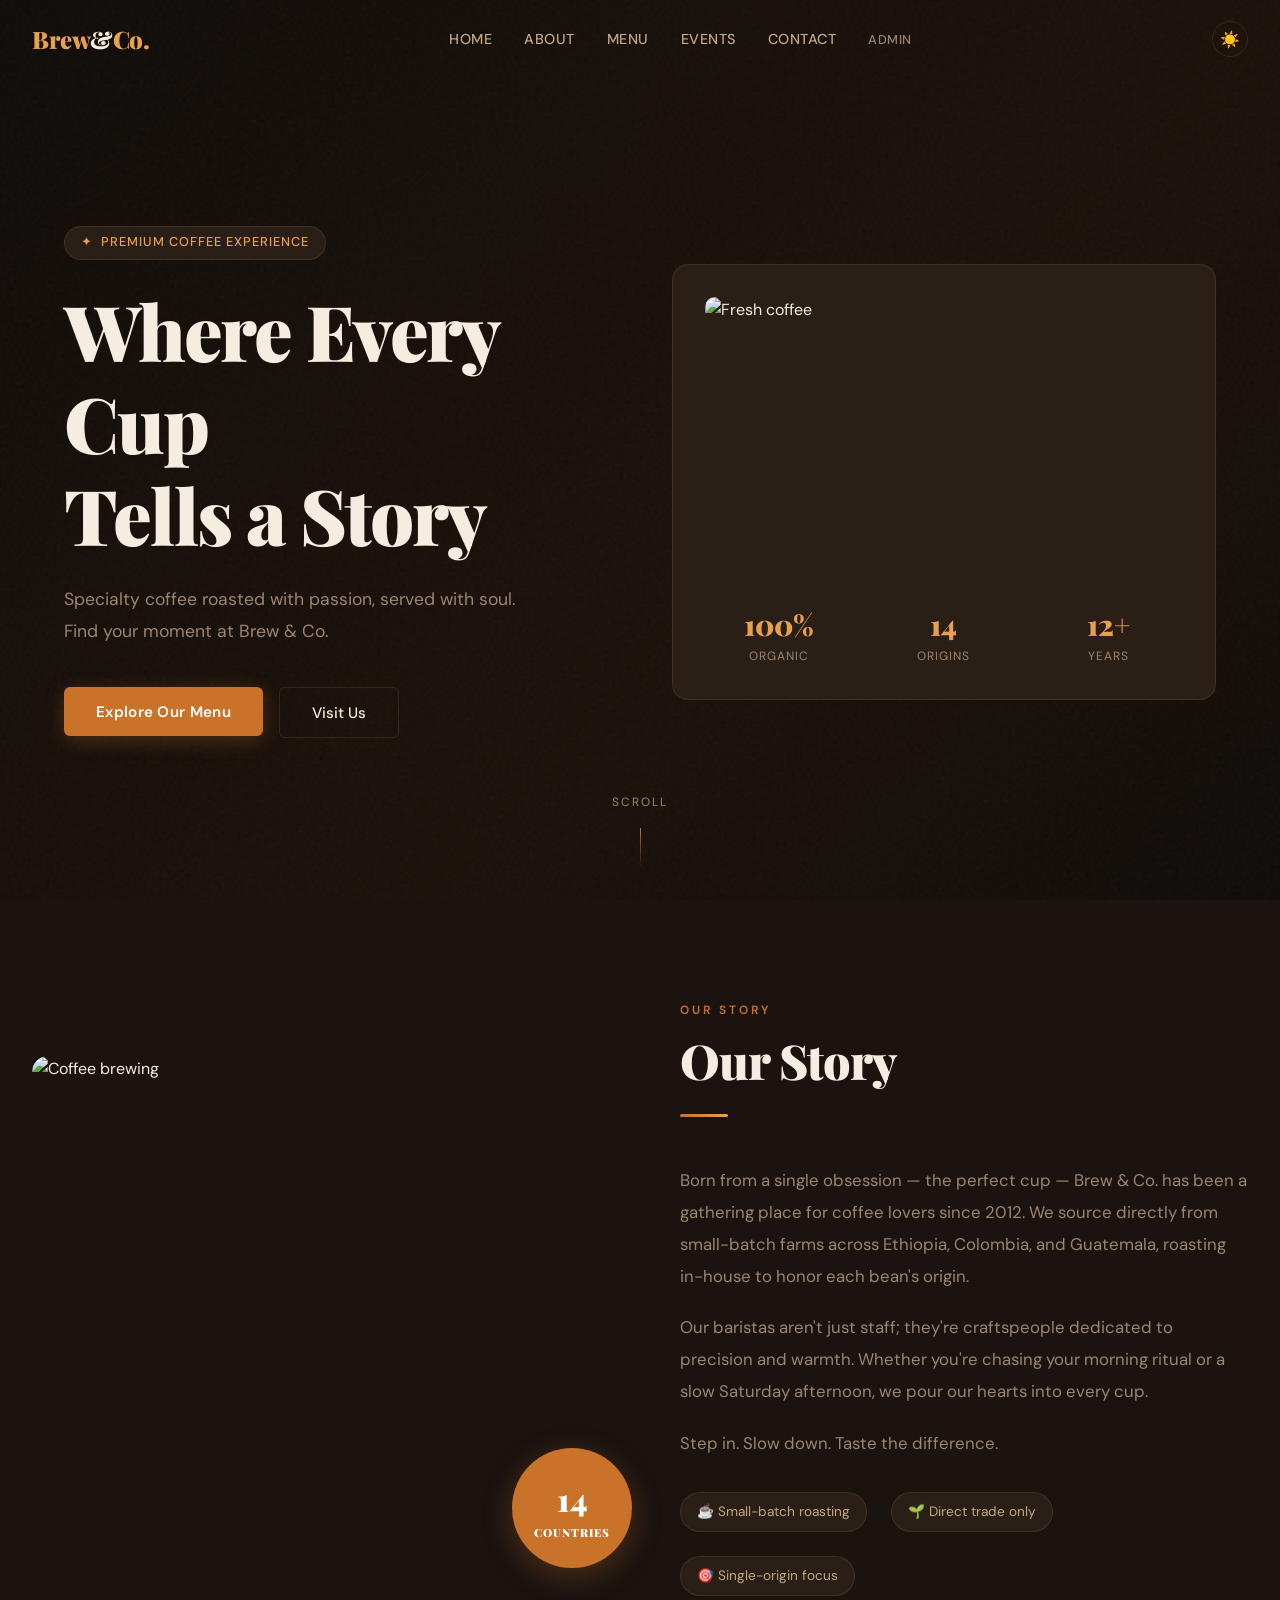
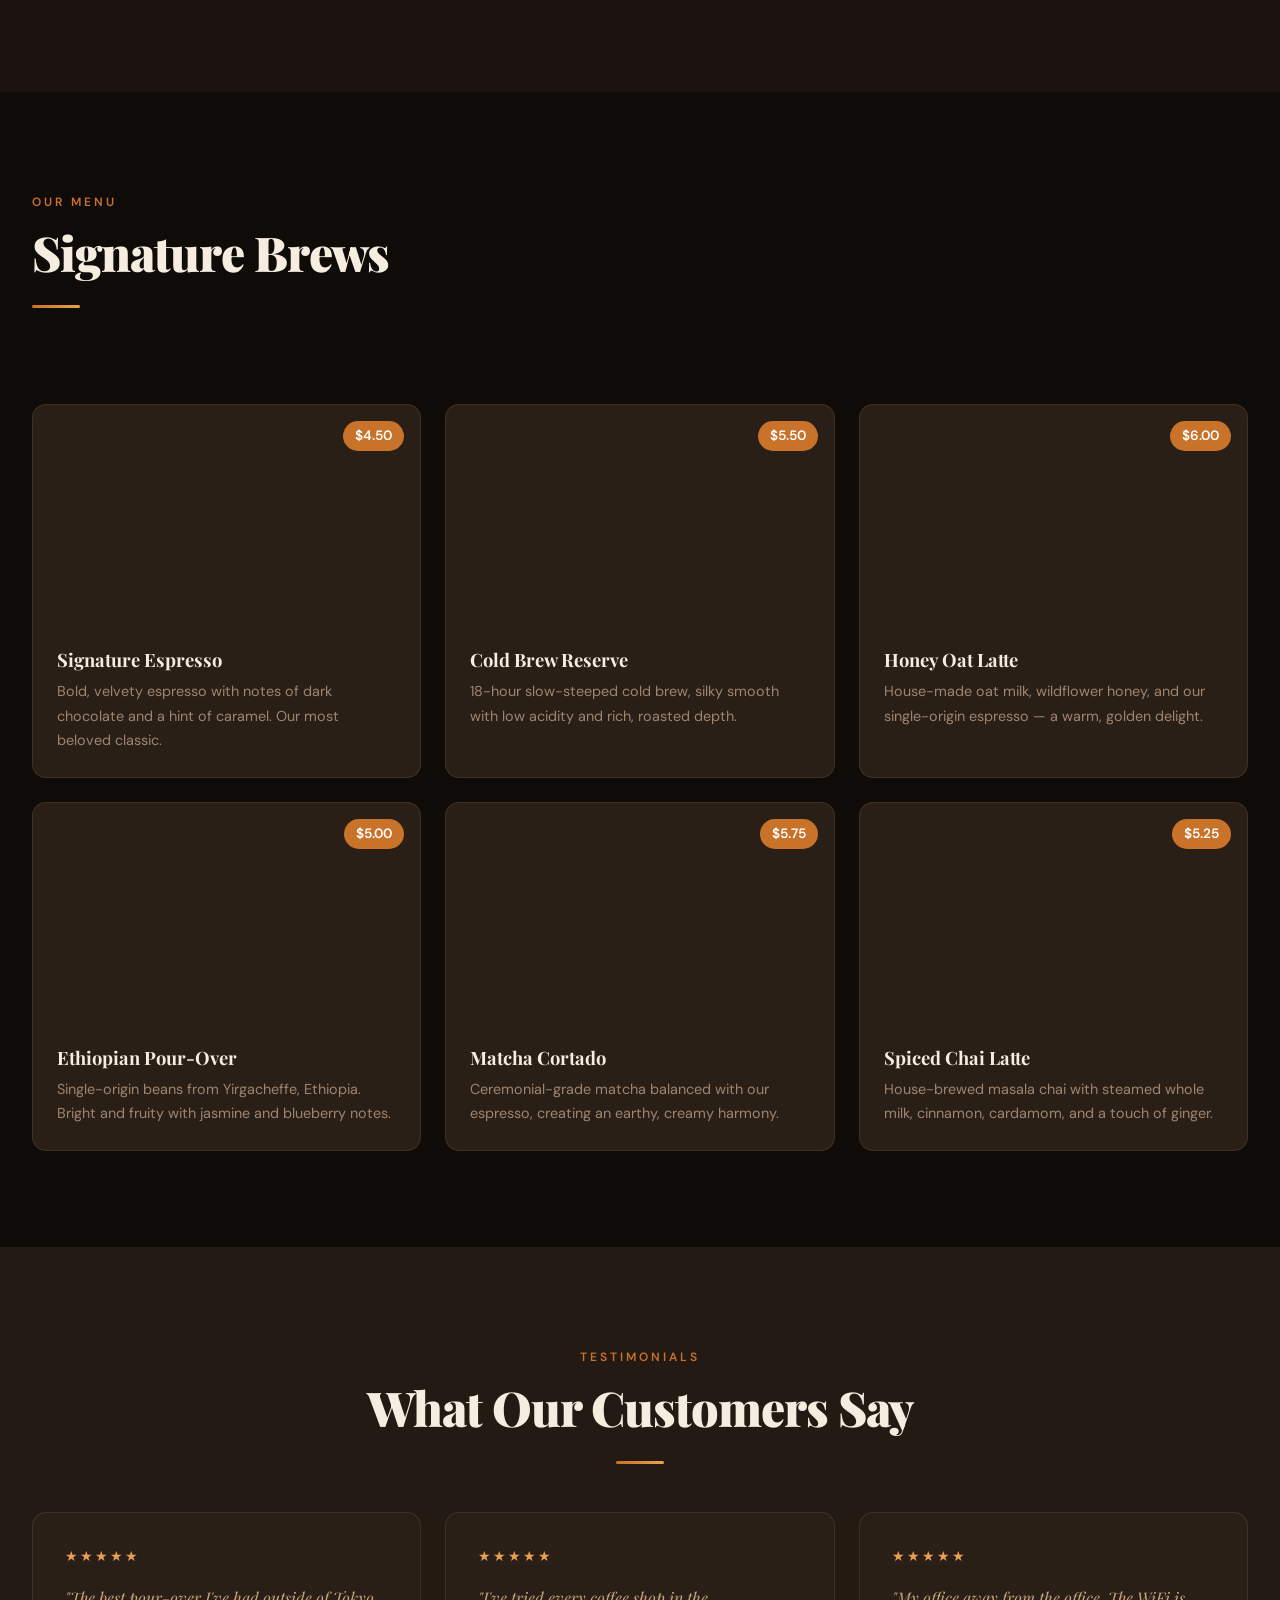
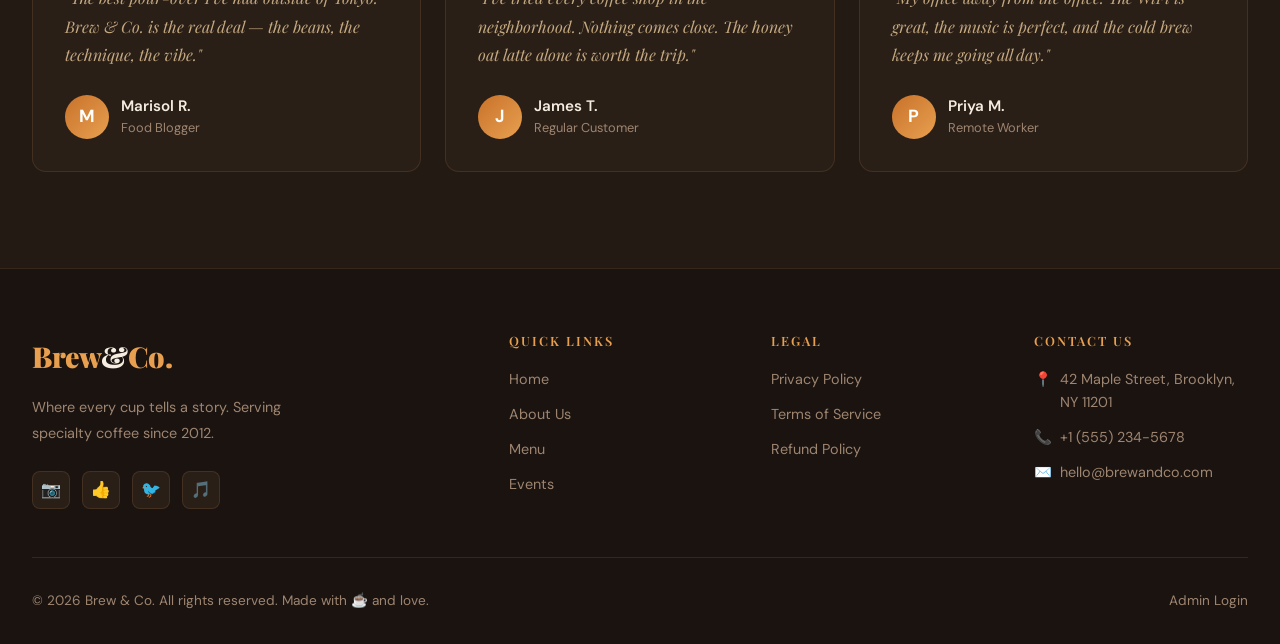
==== index.html @ c3a1f100 "added interface and make the email send in real email" ====
<!DOCTYPE html>
<html lang="en">
<head>
  <meta charset="UTF-8">
  <meta name="viewport" content="width=device-width, initial-scale=1.0">
  <title>Brew & Co. — Specialty Coffee Roasted with Passion</title>
  <meta name="description" content="Where every cup tells a story. Specialty coffee roasted with passion, served with soul. Find your moment at Brew & Co.">
  <link rel="stylesheet" href="assets/css/style.css">
  <link rel="icon" href="data:image/svg+xml,<svg xmlns='http://www.w3.org/2000/svg' viewBox='0 0 100 100'><text y='.9em' font-size='90'>☕</text></svg>">
</head>
<body>

  <!-- ══════════════════════════════════════════════════════
       NAVIGATION
       ══════════════════════════════════════════════════════ -->
  <nav class="navbar">
    <div class="navbar-inner">
      <a href="index.html" class="nav-logo">Brew<span>&</span>Co.</a>
      <ul class="nav-links" id="navLinks">
        <li><a href="index.html">Home</a></li>
        <li><a href="#about">About</a></li>
        <li><a href="#products">Menu</a></li>
        <li><a href="events.html">Events</a></li>
        <li><a href="contact.html">Contact</a></li>
        <li class="admin-link"><a href="admin.html">Admin</a></li>
      </ul>
      <div class="nav-actions">
        <button id="themeToggle" aria-label="Toggle theme">🌙</button>
        <button class="hamburger" id="hamburger" aria-label="Menu">
          <span></span><span></span><span></span>
        </button>
      </div>
    </div>
  </nav>

  <!-- ══════════════════════════════════════════════════════
       HERO SECTION
       ══════════════════════════════════════════════════════ -->
  <section class="hero">
    <div class="hero-bg"></div>
    <div class="hero-grain"></div>
    <div class="hero-content">
      <div class="hero-text">
        <div class="hero-badge">Premium Coffee Experience</div>
        <h1 class="hero-headline" id="heroHeadline">
          Where Every Cup<br>Tells a <em>Story</em>
        </h1>
        <p class="hero-subtitle" id="heroSubtitle">
          Specialty coffee roasted with passion, served with soul. Find your moment at Brew & Co.
        </p>
        <div class="hero-actions">
          <a href="#products"><button class="btn-primary" id="heroCta">Explore Our Menu</button></a>
          <a href="contact.html"><button class="btn-outline">Visit Us</button></a>
        </div>
      </div>
      <div class="hero-visual">
        <div class="hero-card">
          <img src="https://images.unsplash.com/photo-1511920170033-f8396924c348?w=600&q=80" alt="Fresh coffee" class="hero-card-img">
          <div class="hero-card-stats">
            <div class="stat">
              <div class="stat-num">100%</div>
              <div class="stat-label">Organic</div>
            </div>
            <div class="stat">
              <div class="stat-num">14</div>
              <div class="stat-label">Origins</div>
            </div>
            <div class="stat">
              <div class="stat-num">12+</div>
              <div class="stat-label">Years</div>
            </div>
          </div>
        </div>
      </div>
    </div>
    <div class="hero-scroll">Scroll<span></span></div>
  </section>

  <!-- ══════════════════════════════════════════════════════
       ABOUT SECTION
       ══════════════════════════════════════════════════════ -->
  <section class="about-section reveal" id="about">
    <div class="section-inner">
      <div class="about-grid">
        <div class="about-image-stack reveal">
          <img src="https://images.unsplash.com/photo-1442512595331-e89e73853f31?w=800&q=80" alt="Coffee brewing" class="about-img-main">
          <div class="about-img-badge">
            <span class="big">14</span>
            <span class="small">Countries</span>
          </div>
        </div>
        <div class="about-text reveal">
          <span class="section-label">Our Story</span>
          <h2 class="section-title" id="aboutTitle">Crafted with Passion</h2>
          <div class="section-divider"></div>
          <div id="aboutText">
            <p>Born from a single obsession — the perfect cup — Brew & Co. has been a gathering place for coffee lovers since 2012. We source directly from small-batch farms across Ethiopia, Colombia, and Guatemala, roasting in-house to honor each bean's origin.</p>
            <p>Our baristas aren't just staff; they're craftspeople dedicated to precision and warmth. Whether you're chasing your morning ritual or a slow Saturday afternoon, we pour our hearts into every cup.</p>
            <p>Step in. Slow down. Taste the difference.</p>
          </div>
          <div class="about-features">
            <div class="feature-pill">☕ Small-batch roasting</div>
            <div class="feature-pill">🌱 Direct trade only</div>
            <div class="feature-pill">🎯 Single-origin focus</div>
          </div>
        </div>
      </div>
    </div>
  </section>

  <!-- ══════════════════════════════════════════════════════
       PRODUCTS / MENU SECTION
       ══════════════════════════════════════════════════════ -->
  <section class="products-section" id="products">
    <div class="section-inner">
      <div class="products-header reveal">
        <div>
          <span class="section-label">Our Menu</span>
          <h2 class="section-title">Signature Brews</h2>
          <div class="section-divider"></div>
        </div>
      </div>
      <div class="products-grid" id="productsGrid">
        <!-- Loaded dynamically via main.js -->
      </div>
    </div>
  </section>

  <!-- ══════════════════════════════════════════════════════
       TESTIMONIALS SECTION
       ══════════════════════════════════════════════════════ -->
  <section class="testimonials-section">
    <div class="section-inner">
      <div class="text-center reveal">
        <span class="section-label">Testimonials</span>
        <h2 class="section-title">What Our Customers Say</h2>
        <div class="section-divider" style="margin: 1.5rem auto 3rem;"></div>
      </div>
      <div class="testimonials-grid" id="testimonialsWrap">
        <!-- Loaded dynamically via main.js -->
      </div>
    </div>
  </section>

  <!-- ══════════════════════════════════════════════════════
       FOOTER
       ══════════════════════════════════════════════════════ -->
  <footer class="footer">
    <div class="footer-inner">
      <div class="footer-brand">
        <div class="nav-logo">Brew<span>&</span>Co.</div>
        <p class="footer-tagline">Where every cup tells a story. Serving specialty coffee since 2012.</p>
        <div class="social-links">
          <a href="#" class="social-link" aria-label="Instagram">📷</a>
          <a href="#" class="social-link" aria-label="Facebook">👍</a>
          <a href="#" class="social-link" aria-label="Twitter">🐦</a>
          <a href="#" class="social-link" aria-label="TikTok">🎵</a>
        </div>
      </div>
      <div class="footer-col">
        <h4>Quick Links</h4>
        <ul>
          <li><a href="index.html">Home</a></li>
          <li><a href="#about">About Us</a></li>
          <li><a href="#products">Menu</a></li>
          <li><a href="events.html">Events</a></li>
        </ul>
      </div>
      <div class="footer-col">
        <h4>Legal</h4>
        <ul>
          <li><a href="#">Privacy Policy</a></li>
          <li><a href="#">Terms of Service</a></li>
          <li><a href="#">Refund Policy</a></li>
        </ul>
      </div>
      <div class="footer-col">
        <h4>Contact Us</h4>
        <ul>
          <li class="footer-contact-item">📍 <span id="footerAddress">42 Maple Street, Brooklyn, NY 11201</span></li>
          <li class="footer-contact-item">📞 <span id="footerPhone">+1 (555) 234-5678</span></li>
          <li class="footer-contact-item">✉️ <span id="footerEmail">hello@brewandco.com</span></li>
        </ul>
      </div>
    </div>
    <div class="footer-bottom">
      <p id="footerText">© 2026 Brew & Co. All rights reserved. Made with ☕ and love.</p>
      <p><a href="admin.html" style="color: var(--text-muted);">Admin Login</a></p>
    </div>
  </footer>

  <!-- ══════════════════════════════════════════════════════
       SCRIPTS
       ══════════════════════════════════════════════════════ -->
  <script src="assets/js/storage.js"></script>
  <script src="assets/js/main.js"></script>
</body>
</html>
---- assets/css/style.css ----
/* ============================================================
   style.css — Brew & Co. Main Stylesheet
   Coffee-themed: Warm browns, cream, deep espresso tones
   ============================================================ */

@import url('https://fonts.googleapis.com/css2?family=Playfair+Display:ital,wght@0,400;0,700;0,900;1,400&family=DM+Sans:wght@300;400;500;600&display=swap');

/* ── CSS Variables ─────────────────────────────────────── */
:root {
  /* Dark theme (default) */
  --bg:          #0f0b08;
  --bg-2:        #1a1310;
  --bg-3:        #231a14;
  --surface:     #2a1f17;
  --surface-2:   #3a2d22;
  --border:      rgba(180, 130, 80, 0.18);
  --text:        #f5ede0;
  --text-muted:  #9e8570;
  --text-soft:   #c4a880;
  --accent:      #c8722a;
  --accent-2:    #e8a050;
  --accent-glow: rgba(200, 114, 42, 0.3);
  --cream:       #f0dfc0;
  --card-shadow: 0 8px 40px rgba(0,0,0,0.5);
  --nav-bg:      rgba(15, 11, 8, 0.85);
}

[data-theme="light"] {
  --bg:          #faf6f0;
  --bg-2:        #f0e8da;
  --bg-3:        #e8dccb;
  --surface:     #fff8f0;
  --surface-2:   #f5ede0;
  --border:      rgba(140, 90, 40, 0.18);
  --text:        #2a1a0e;
  --text-muted:  #7a5a40;
  --text-soft:   #5a3a20;
  --accent:      #b05a18;
  --accent-2:    #d07828;
  --accent-glow: rgba(180, 90, 24, 0.2);
  --cream:       #3a2010;
  --card-shadow: 0 8px 40px rgba(100, 60, 20, 0.15);
  --nav-bg:      rgba(250, 246, 240, 0.9);
}

/* ── Reset & Base ──────────────────────────────────────── */
*, *::before, *::after { box-sizing: border-box; margin: 0; padding: 0; }

html { scroll-behavior: smooth; font-size: 16px; }

body {
  font-family: 'DM Sans', sans-serif;
  background: var(--bg);
  color: var(--text);
  line-height: 1.6;
  transition: background 0.4s, color 0.4s;
  overflow-x: hidden;
}

img { max-width: 100%; display: block; }
a { color: inherit; text-decoration: none; }
button { cursor: pointer; font-family: inherit; }

h1, h2, h3, h4 {
  font-family: 'Playfair Display', serif;
  line-height: 1.2;
}

/* ── Navbar ────────────────────────────────────────────── */
.navbar {
  position: fixed;
  top: 0; left: 0; right: 0;
  z-index: 100;
  background: transparent;
  backdrop-filter: blur(0px);
  transition: background 0.4s, backdrop-filter 0.4s, box-shadow 0.4s;
  padding: 1.25rem 2rem;
}
.navbar.scrolled {
  background: var(--nav-bg);
  backdrop-filter: blur(20px);
  box-shadow: 0 1px 0 var(--border);
}
.navbar-inner {
  max-width: 1280px;
  margin: 0 auto;
  display: flex;
  align-items: center;
  justify-content: space-between;
}
.nav-logo {
  font-family: 'Playfair Display', serif;
  font-size: 1.5rem;
  font-weight: 900;
  color: var(--accent-2);
  letter-spacing: -0.5px;
}
.nav-logo span { color: var(--text); }
.nav-links {
  display: flex;
  align-items: center;
  gap: 2rem;
  list-style: none;
}
.nav-links a {
  font-size: 0.9rem;
  font-weight: 500;
  color: var(--text-soft);
  letter-spacing: 0.5px;
  text-transform: uppercase;
  transition: color 0.2s;
  position: relative;
}
.nav-links a::after {
  content: '';
  position: absolute;
  bottom: -4px; left: 0; right: 0;
  height: 1.5px;
  background: var(--accent);
  transform: scaleX(0);
  transition: transform 0.3s;
  transform-origin: left;
}
.nav-links a:hover { color: var(--accent-2); }
.nav-links a:hover::after { transform: scaleX(1); }
.nav-links .admin-link a { color: var(--text-muted); font-size: 0.8rem; }

.nav-actions { display: flex; align-items: center; gap: 1rem; }

#themeToggle {
  background: none;
  border: 1px solid var(--border);
  border-radius: 50%;
  width: 36px; height: 36px;
  font-size: 1rem;
  display: flex; align-items: center; justify-content: center;
  transition: border-color 0.2s, transform 0.2s;
}
#themeToggle:hover { border-color: var(--accent); transform: rotate(15deg); }

.hamburger {
  display: none;
  flex-direction: column;
  gap: 5px;
  background: none;
  border: none;
  padding: 4px;
}
.hamburger span {
  display: block;
  width: 24px; height: 2px;
  background: var(--text);
  border-radius: 2px;
  transition: transform 0.3s, opacity 0.3s;
}
.hamburger.active span:nth-child(1) { transform: translateY(7px) rotate(45deg); }
.hamburger.active span:nth-child(2) { opacity: 0; }
.hamburger.active span:nth-child(3) { transform: translateY(-7px) rotate(-45deg); }

/* ── Hero ──────────────────────────────────────────────── */
.hero {
  min-height: 100vh;
  display: flex;
  align-items: center;
  position: relative;
  overflow: hidden;
}
.hero-bg {
  position: absolute;
  inset: 0;
  background:
    linear-gradient(135deg, rgba(15,11,8,0.92) 0%, rgba(30,18,10,0.75) 60%, rgba(15,11,8,0.6) 100%),
    url('https://images.unsplash.com/photo-1447933601403-0c6688de566e?w=1600&q=90') center/cover no-repeat;
}
[data-theme="light"] .hero-bg {
  background:
    linear-gradient(135deg, rgba(250,246,240,0.88) 0%, rgba(240,232,218,0.7) 60%, rgba(250,246,240,0.55) 100%),
    url('https://images.unsplash.com/photo-1447933601403-0c6688de566e?w=1600&q=90') center/cover no-repeat;
}

.hero-grain {
  position: absolute;
  inset: 0;
  opacity: 0.04;
  background-image: url("data:image/svg+xml,%3Csvg viewBox='0 0 256 256' xmlns='http://www.w3.org/2000/svg'%3E%3Cfilter id='noise'%3E%3CfeTurbulence type='fractalNoise' baseFrequency='0.9' numOctaves='4'/%3E%3C/filter%3E%3Crect width='100%25' height='100%25' filter='url(%23noise)' opacity='1'/%3E%3C/svg%3E");
}
.hero-content {
  position: relative;
  max-width: 1280px;
  margin: 0 auto;
  padding: 8rem 2rem 4rem;
  display: grid;
  grid-template-columns: 1fr 1fr;
  gap: 4rem;
  align-items: center;
  width: 100%;
}
.hero-text { animation: fadeUp 1s ease both; }
.hero-badge {
  display: inline-flex;
  align-items: center;
  gap: 0.5rem;
  background: var(--surface);
  border: 1px solid var(--border);
  border-radius: 100px;
  padding: 0.35rem 1rem;
  font-size: 0.8rem;
  font-weight: 500;
  letter-spacing: 1px;
  text-transform: uppercase;
  color: var(--accent-2);
  margin-bottom: 1.5rem;
}
.hero-badge::before { content: '✦'; }
.hero-headline {
  font-size: clamp(2.5rem, 6vw, 5rem);
  font-weight: 900;
  letter-spacing: -2px;
  margin-bottom: 1.5rem;
  color: var(--text);
}
.hero-headline em {
  font-style: italic;
  color: var(--accent-2);
}
.hero-subtitle {
  font-size: 1.1rem;
  color: var(--text-muted);
  max-width: 480px;
  margin-bottom: 2.5rem;
  line-height: 1.8;
}
.hero-actions { display: flex; gap: 1rem; flex-wrap: wrap; }

.btn-primary {
  background: var(--accent);
  color: #fff;
  border: none;
  padding: 0.9rem 2rem;
  border-radius: 6px;
  font-size: 0.95rem;
  font-weight: 600;
  letter-spacing: 0.3px;
  transition: background 0.2s, transform 0.2s, box-shadow 0.2s;
  box-shadow: 0 4px 20px var(--accent-glow);
}
.btn-primary:hover {
  background: var(--accent-2);
  transform: translateY(-2px);
  box-shadow: 0 8px 30px var(--accent-glow);
}

.btn-outline {
  background: transparent;
  color: var(--text);
  border: 1px solid var(--border);
  padding: 0.9rem 2rem;
  border-radius: 6px;
  font-size: 0.95rem;
  font-weight: 500;
  transition: border-color 0.2s, color 0.2s;
}
.btn-outline:hover { border-color: var(--accent); color: var(--accent-2); }

.hero-visual { animation: fadeUp 1.1s 0.2s ease both; }
.hero-card {
  background: var(--surface);
  border: 1px solid var(--border);
  border-radius: 16px;
  padding: 2rem;
  display: flex;
  flex-direction: column;
  gap: 1.5rem;
  backdrop-filter: blur(10px);
}
.hero-card-img {
  width: 100%;
  height: 280px;
  object-fit: cover;
  border-radius: 10px;
}
.hero-card-stats {
  display: grid;
  grid-template-columns: repeat(3, 1fr);
  gap: 1rem;
}
.stat { text-align: center; }
.stat-num {
  font-family: 'Playfair Display', serif;
  font-size: 1.8rem;
  font-weight: 900;
  color: var(--accent-2);
}
.stat-label { font-size: 0.75rem; color: var(--text-muted); text-transform: uppercase; letter-spacing: 1px; }

.hero-scroll {
  position: absolute;
  bottom: 2rem;
  left: 50%;
  transform: translateX(-50%);
  display: flex;
  flex-direction: column;
  align-items: center;
  gap: 0.5rem;
  font-size: 0.75rem;
  color: var(--text-muted);
  letter-spacing: 2px;
  text-transform: uppercase;
  animation: bounce 2s infinite;
}
.hero-scroll::after {
  content: '';
  width: 1px;
  height: 40px;
  background: linear-gradient(to bottom, var(--accent), transparent);
}

/* ── Sections ──────────────────────────────────────────── */
section { padding: 6rem 2rem; }
.section-inner { max-width: 1280px; margin: 0 auto; }

.section-label {
  display: inline-block;
  font-size: 0.75rem;
  font-weight: 600;
  letter-spacing: 3px;
  text-transform: uppercase;
  color: var(--accent);
  margin-bottom: 0.75rem;
}
.section-title {
  font-size: clamp(1.8rem, 4vw, 3rem);
  font-weight: 900;
  margin-bottom: 1.5rem;
  letter-spacing: -1px;
}
.section-divider {
  width: 48px;
  height: 3px;
  background: linear-gradient(to right, var(--accent), var(--accent-2));
  border-radius: 2px;
  margin-bottom: 3rem;
}

/* ── About Section ─────────────────────────────────────── */
.about-section { background: var(--bg-2); }
.about-grid {
  display: grid;
  grid-template-columns: 1fr 1fr;
  gap: 5rem;
  align-items: center;
}
.about-image-stack { position: relative; }
.about-img-main {
  width: 100%;
  height: 480px;
  object-fit: cover;
  border-radius: 16px;
}
.about-img-badge {
  position: absolute;
  bottom: -2rem;
  right: -2rem;
  background: var(--accent);
  color: #fff;
  width: 120px;
  height: 120px;
  border-radius: 50%;
  display: flex;
  flex-direction: column;
  align-items: center;
  justify-content: center;
  font-family: 'Playfair Display', serif;
  font-weight: 900;
  box-shadow: 0 8px 30px var(--accent-glow);
}
.about-img-badge .big { font-size: 2rem; }
.about-img-badge .small { font-size: 0.7rem; letter-spacing: 1px; text-transform: uppercase; }
.about-text p { color: var(--text-muted); line-height: 1.9; margin-bottom: 1.25rem; font-size: 1.05rem; }
.about-features {
  display: flex;
  gap: 1.5rem;
  margin-top: 2rem;
  flex-wrap: wrap;
}
.feature-pill {
  display: flex;
  align-items: center;
  gap: 0.5rem;
  background: var(--surface);
  border: 1px solid var(--border);
  border-radius: 100px;
  padding: 0.5rem 1rem;
  font-size: 0.85rem;
  color: var(--text-soft);
}

/* ── Products Section ──────────────────────────────────── */
.products-section { background: var(--bg); }
.products-header {
  display: flex;
  align-items: flex-end;
  justify-content: space-between;
  margin-bottom: 3rem;
  flex-wrap: wrap;
  gap: 1rem;
}
.products-grid {
  display: grid;
  grid-template-columns: repeat(auto-fill, minmax(300px, 1fr));
  gap: 1.5rem;
}

/* ── Cards ─────────────────────────────────────────────── */
.card {
  background: var(--surface);
  border: 1px solid var(--border);
  border-radius: 14px;
  overflow: hidden;
  transition: transform 0.3s, box-shadow 0.3s, border-color 0.3s;
}
.card:hover {
  transform: translateY(-6px);
  box-shadow: var(--card-shadow);
  border-color: rgba(200, 114, 42, 0.35);
}
.card-img-wrap {
  position: relative;
  overflow: hidden;
}
.card-img-wrap img {
  width: 100%;
  height: 220px;
  object-fit: cover;
  transition: transform 0.5s;
}
.card:hover .card-img-wrap img { transform: scale(1.06); }
.price-badge {
  position: absolute;
  top: 1rem;
  right: 1rem;
  background: var(--accent);
  color: #fff;
  padding: 0.25rem 0.75rem;
  border-radius: 100px;
  font-size: 0.85rem;
  font-weight: 600;
}
.card-body { padding: 1.5rem; }
.card-title {
  font-size: 1.15rem;
  font-weight: 700;
  margin-bottom: 0.5rem;
  color: var(--text);
}
.card-desc { font-size: 0.9rem; color: var(--text-muted); line-height: 1.7; }

/* ── Testimonials ──────────────────────────────────────── */
.testimonials-section { background: var(--bg-3); }
.testimonials-grid {
  display: grid;
  grid-template-columns: repeat(auto-fill, minmax(300px, 1fr));
  gap: 1.5rem;
}
.testimonial-card {
  background: var(--surface);
  border: 1px solid var(--border);
  border-radius: 14px;
  padding: 2rem;
  transition: transform 0.3s, box-shadow 0.3s;
}
.testimonial-card:hover {
  transform: translateY(-4px);
  box-shadow: var(--card-shadow);
}
.stars { color: var(--accent-2); font-size: 0.9rem; margin-bottom: 1rem; letter-spacing: 2px; }
.testimonial-text {
  font-family: 'Playfair Display', serif;
  font-style: italic;
  font-size: 1rem;
  color: var(--text-soft);
  line-height: 1.8;
  margin-bottom: 1.5rem;
}
.testimonial-author { display: flex; align-items: center; gap: 0.75rem; }
.author-avatar {
  width: 44px; height: 44px;
  border-radius: 50%;
  background: linear-gradient(135deg, var(--accent), var(--accent-2));
  display: flex; align-items: center; justify-content: center;
  font-weight: 700;
  color: #fff;
  font-size: 1.1rem;
  flex-shrink: 0;
}
.author-name { font-weight: 600; font-size: 0.95rem; }
.author-role { font-size: 0.8rem; color: var(--text-muted); }

/* ── Footer ────────────────────────────────────────────── */
.footer {
  background: var(--bg-2);
  border-top: 1px solid var(--border);
  padding: 4rem 2rem 2rem;
}
.footer-inner {
  max-width: 1280px;
  margin: 0 auto;
  display: grid;
  grid-template-columns: 2fr 1fr 1fr 1fr;
  gap: 3rem;
  margin-bottom: 3rem;
}
.footer-brand .nav-logo { font-size: 1.8rem; margin-bottom: 1rem; }
.footer-tagline { color: var(--text-muted); font-size: 0.9rem; line-height: 1.8; margin-bottom: 1.5rem; max-width: 280px; }
.social-links { display: flex; gap: 0.75rem; }
.social-link {
  width: 38px; height: 38px;
  border-radius: 8px;
  background: var(--surface);
  border: 1px solid var(--border);
  display: flex; align-items: center; justify-content: center;
  font-size: 1rem;
  transition: background 0.2s, border-color 0.2s, transform 0.2s;
  text-decoration: none;
}
.social-link:hover { background: var(--accent); border-color: var(--accent); transform: translateY(-2px); }

.footer-col h4 {
  font-size: 0.8rem;
  font-weight: 600;
  letter-spacing: 2px;
  text-transform: uppercase;
  color: var(--accent-2);
  margin-bottom: 1.25rem;
}
.footer-col ul { list-style: none; display: flex; flex-direction: column; gap: 0.75rem; }
.footer-col ul li { font-size: 0.9rem; color: var(--text-muted); }
.footer-col ul li a { transition: color 0.2s; }
.footer-col ul li a:hover { color: var(--accent-2); }
.footer-contact-item { display: flex; align-items: flex-start; gap: 0.5rem; font-size: 0.9rem; color: var(--text-muted); }

.footer-bottom {
  max-width: 1280px;
  margin: 0 auto;
  padding-top: 2rem;
  border-top: 1px solid var(--border);
  display: flex;
  justify-content: space-between;
  align-items: center;
  flex-wrap: wrap;
  gap: 1rem;
}
.footer-bottom p { font-size: 0.85rem; color: var(--text-muted); }

/* ── Events Page ───────────────────────────────────────── */
.page-hero {
  background: var(--bg-2);
  border-bottom: 1px solid var(--border);
  padding: 8rem 2rem 4rem;
  text-align: center;
}
.events-grid {
  display: grid;
  grid-template-columns: repeat(auto-fill, minmax(340px, 1fr));
  gap: 2rem;
}
.event-card {}
.event-img-wrap { position: relative; }
.event-date-badge {
  position: absolute;
  top: 1rem;
  left: 1rem;
  background: var(--accent);
  color: #fff;
  border-radius: 8px;
  padding: 0.4rem 0.75rem;
  text-align: center;
  min-width: 56px;
}
.ev-month { display: block; font-size: 0.65rem; font-weight: 700; letter-spacing: 2px; text-transform: uppercase; }
.ev-day { display: block; font-size: 1.5rem; font-weight: 900; font-family: 'Playfair Display', serif; line-height: 1; }
.event-time { font-size: 0.85rem; color: var(--accent-2); margin-bottom: 0.5rem; font-weight: 500; }
.empty-state { text-align: center; color: var(--text-muted); padding: 4rem 2rem; font-size: 1.1rem; }

/* ── Contact Page ──────────────────────────────────────── */
.contact-grid {
  display: grid;
  grid-template-columns: 1fr 1fr;
  gap: 4rem;
  align-items: start;
}
.contact-form-card {
  background: var(--surface);
  border: 1px solid var(--border);
  border-radius: 16px;
  padding: 2.5rem;
}
.form-group { margin-bottom: 1.5rem; }
.form-group label { display: block; font-size: 0.85rem; font-weight: 600; margin-bottom: 0.5rem; color: var(--text-soft); letter-spacing: 0.5px; }
.form-group input,
.form-group textarea {
  width: 100%;
  background: var(--bg-2);
  border: 1px solid var(--border);
  border-radius: 8px;
  padding: 0.85rem 1rem;
  color: var(--text);
  font-family: 'DM Sans', sans-serif;
  font-size: 0.95rem;
  transition: border-color 0.2s, box-shadow 0.2s;
  outline: none;
  resize: vertical;
}
.form-group input:focus,
.form-group textarea:focus {
  border-color: var(--accent);
  box-shadow: 0 0 0 3px var(--accent-glow);
}
.form-group textarea { min-height: 140px; }

.contact-info-card {
  display: flex;
  flex-direction: column;
  gap: 2rem;
}
.info-item {
  display: flex;
  gap: 1rem;
  align-items: flex-start;
}
.info-icon {
  width: 48px; height: 48px;
  border-radius: 10px;
  background: var(--surface);
  border: 1px solid var(--border);
  display: flex; align-items: center; justify-content: center;
  font-size: 1.25rem;
  flex-shrink: 0;
}
.info-label { font-size: 0.75rem; font-weight: 600; letter-spacing: 1.5px; text-transform: uppercase; color: var(--accent); margin-bottom: 0.25rem; }
.info-value { font-size: 0.95rem; color: var(--text-muted); }

.map-wrap {
  margin-top: 2rem;
  border-radius: 12px;
  overflow: hidden;
  border: 1px solid var(--border);
}
.map-wrap iframe {
  width: 100%;
  height: 300px;
  display: block;
  filter: grayscale(0.3) contrast(1.05);
}

/* ── Scroll Reveal ─────────────────────────────────────── */
.reveal {
  opacity: 0;
  transform: translateY(28px);
  transition: opacity 0.7s ease, transform 0.7s ease;
}
.reveal.visible { opacity: 1; transform: translateY(0); }

/* ── Toast ─────────────────────────────────────────────── */
#toastContainer {
  position: fixed;
  bottom: 2rem;
  right: 2rem;
  z-index: 9999;
  display: flex;
  flex-direction: column;
  gap: 0.75rem;
}
.toast {
  background: var(--surface-2);
  border: 1px solid var(--border);
  border-radius: 10px;
  padding: 0.85rem 1.25rem;
  font-size: 0.9rem;
  color: var(--text);
  display: flex;
  align-items: center;
  gap: 0.75rem;
  box-shadow: 0 8px 30px rgba(0,0,0,0.3);
  transform: translateX(120%);
  transition: transform 0.4s cubic-bezier(0.34, 1.56, 0.64, 1);
  min-width: 260px;
  max-width: 340px;
}
.toast.show { transform: translateX(0); }
.toast span { font-size: 1.1rem; }
.toast-success span { color: #6dbb6d; }
.toast-error span { color: #e05050; }
.toast-info span { color: var(--accent-2); }

/* ── Animations ────────────────────────────────────────── */
@keyframes fadeUp {
  from { opacity: 0; transform: translateY(40px); }
  to   { opacity: 1; transform: translateY(0); }
}
@keyframes bounce {
  0%, 100% { transform: translateX(-50%) translateY(0); }
  50% { transform: translateX(-50%) translateY(-8px); }
}

/* ── Utilities ─────────────────────────────────────────── */
.text-center { text-align: center; }
.mb-1 { margin-bottom: 0.5rem; }
.mb-2 { margin-bottom: 1rem; }
.mb-3 { margin-bottom: 1.5rem; }

/* ── Responsive ────────────────────────────────────────── */
@media (max-width: 1024px) {
  .footer-inner { grid-template-columns: 1fr 1fr; }
  .about-grid { gap: 3rem; }
}

@media (max-width: 768px) {
  .hamburger { display: flex; }
  .nav-links {
    display: none;
    position: fixed;
    top: 0; left: 0; right: 0; bottom: 0;
    background: var(--bg-2);
    flex-direction: column;
    justify-content: center;
    align-items: center;
    gap: 2.5rem;
    z-index: 99;
  }
  .nav-links.open { display: flex; }
  .nav-links a { font-size: 1.2rem; }

  .hero-content { grid-template-columns: 1fr; gap: 3rem; padding: 6rem 1.5rem 3rem; }
  .hero-visual { display: none; }
  .hero-headline { font-size: clamp(2rem, 8vw, 3rem); }

  .about-grid { grid-template-columns: 1fr; }
  .about-img-badge { right: 1rem; bottom: -1.5rem; width: 90px; height: 90px; }
  .about-img-badge .big { font-size: 1.5rem; }

  .contact-grid { grid-template-columns: 1fr; }
  .footer-inner { grid-template-columns: 1fr; gap: 2rem; }
  .footer-bottom { flex-direction: column; text-align: center; }

  section { padding: 4rem 1.5rem; }
}

@media (max-width: 480px) {
  .hero-actions { flex-direction: column; }
  .btn-primary, .btn-outline { text-align: center; }
  .hero-card-stats { grid-template-columns: repeat(3, 1fr); }
  .products-grid, .events-grid, .testimonials-grid { grid-template-columns: 1fr; }
}
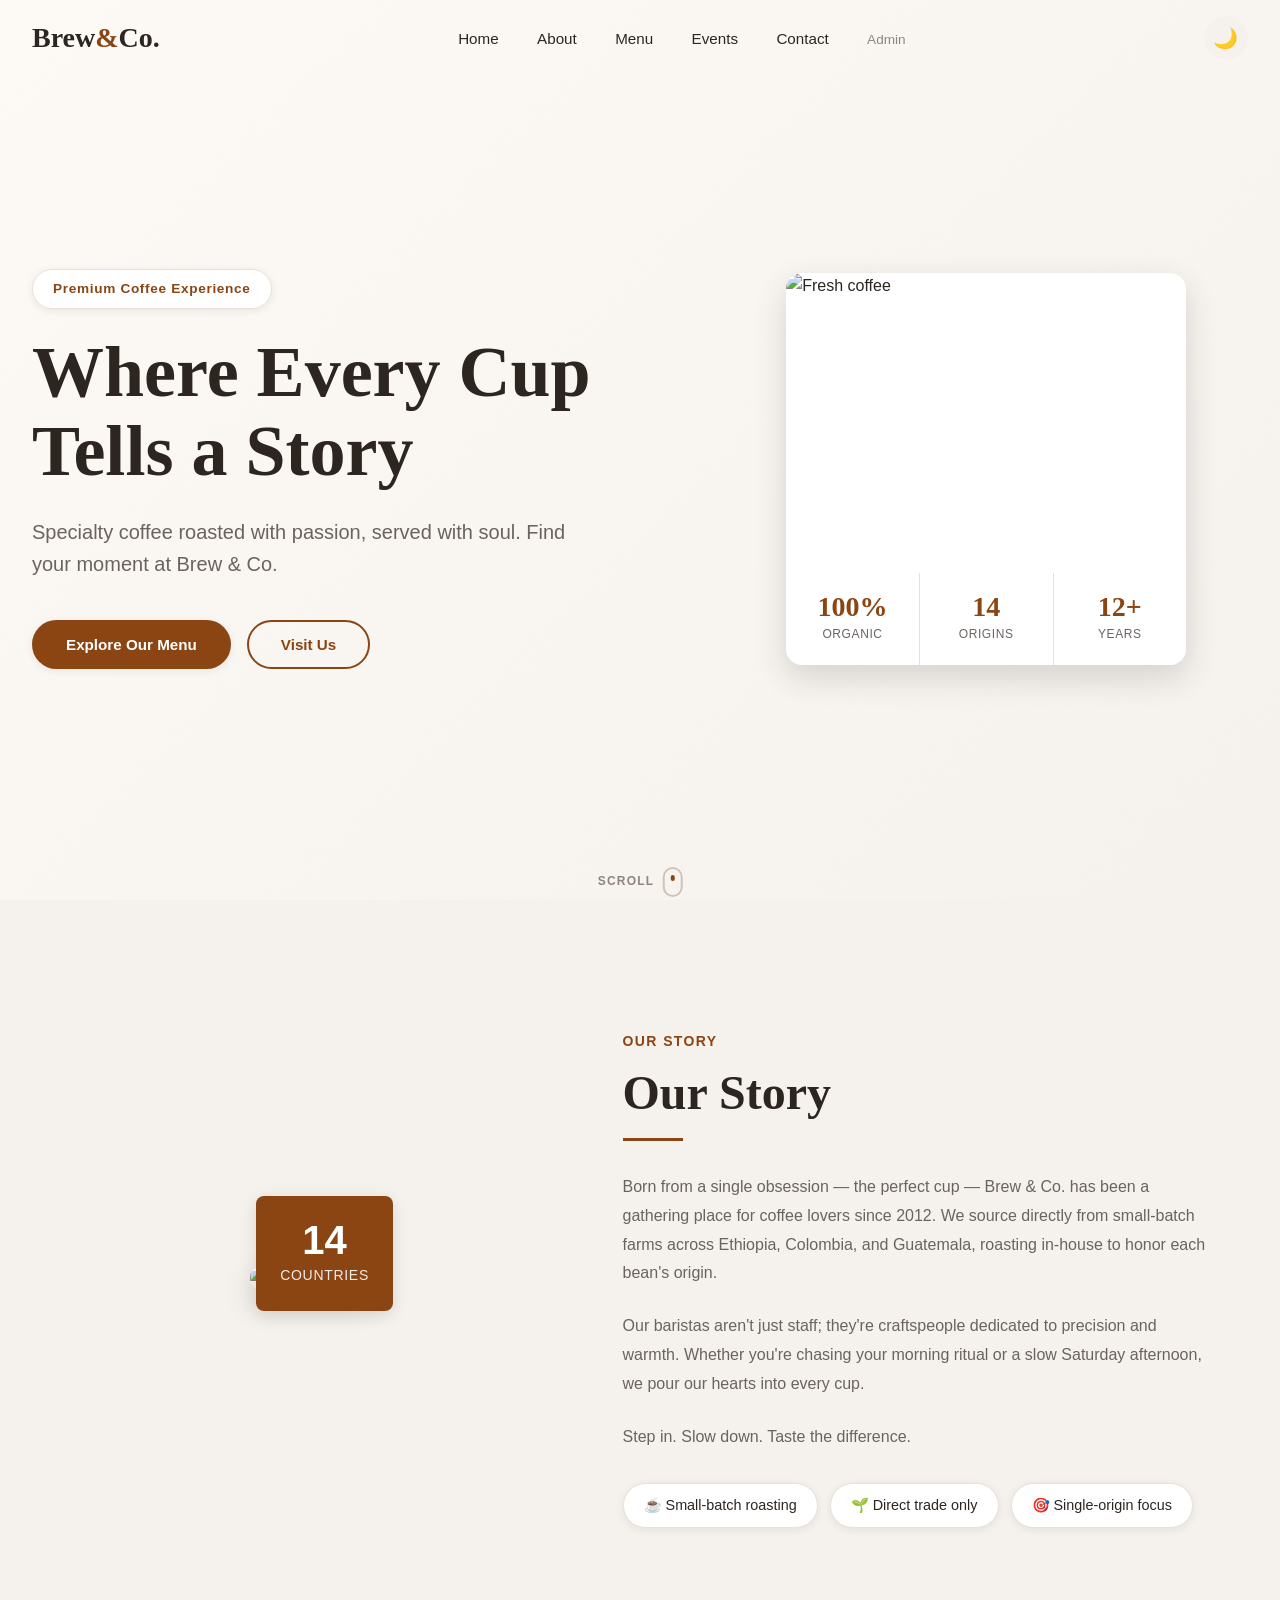
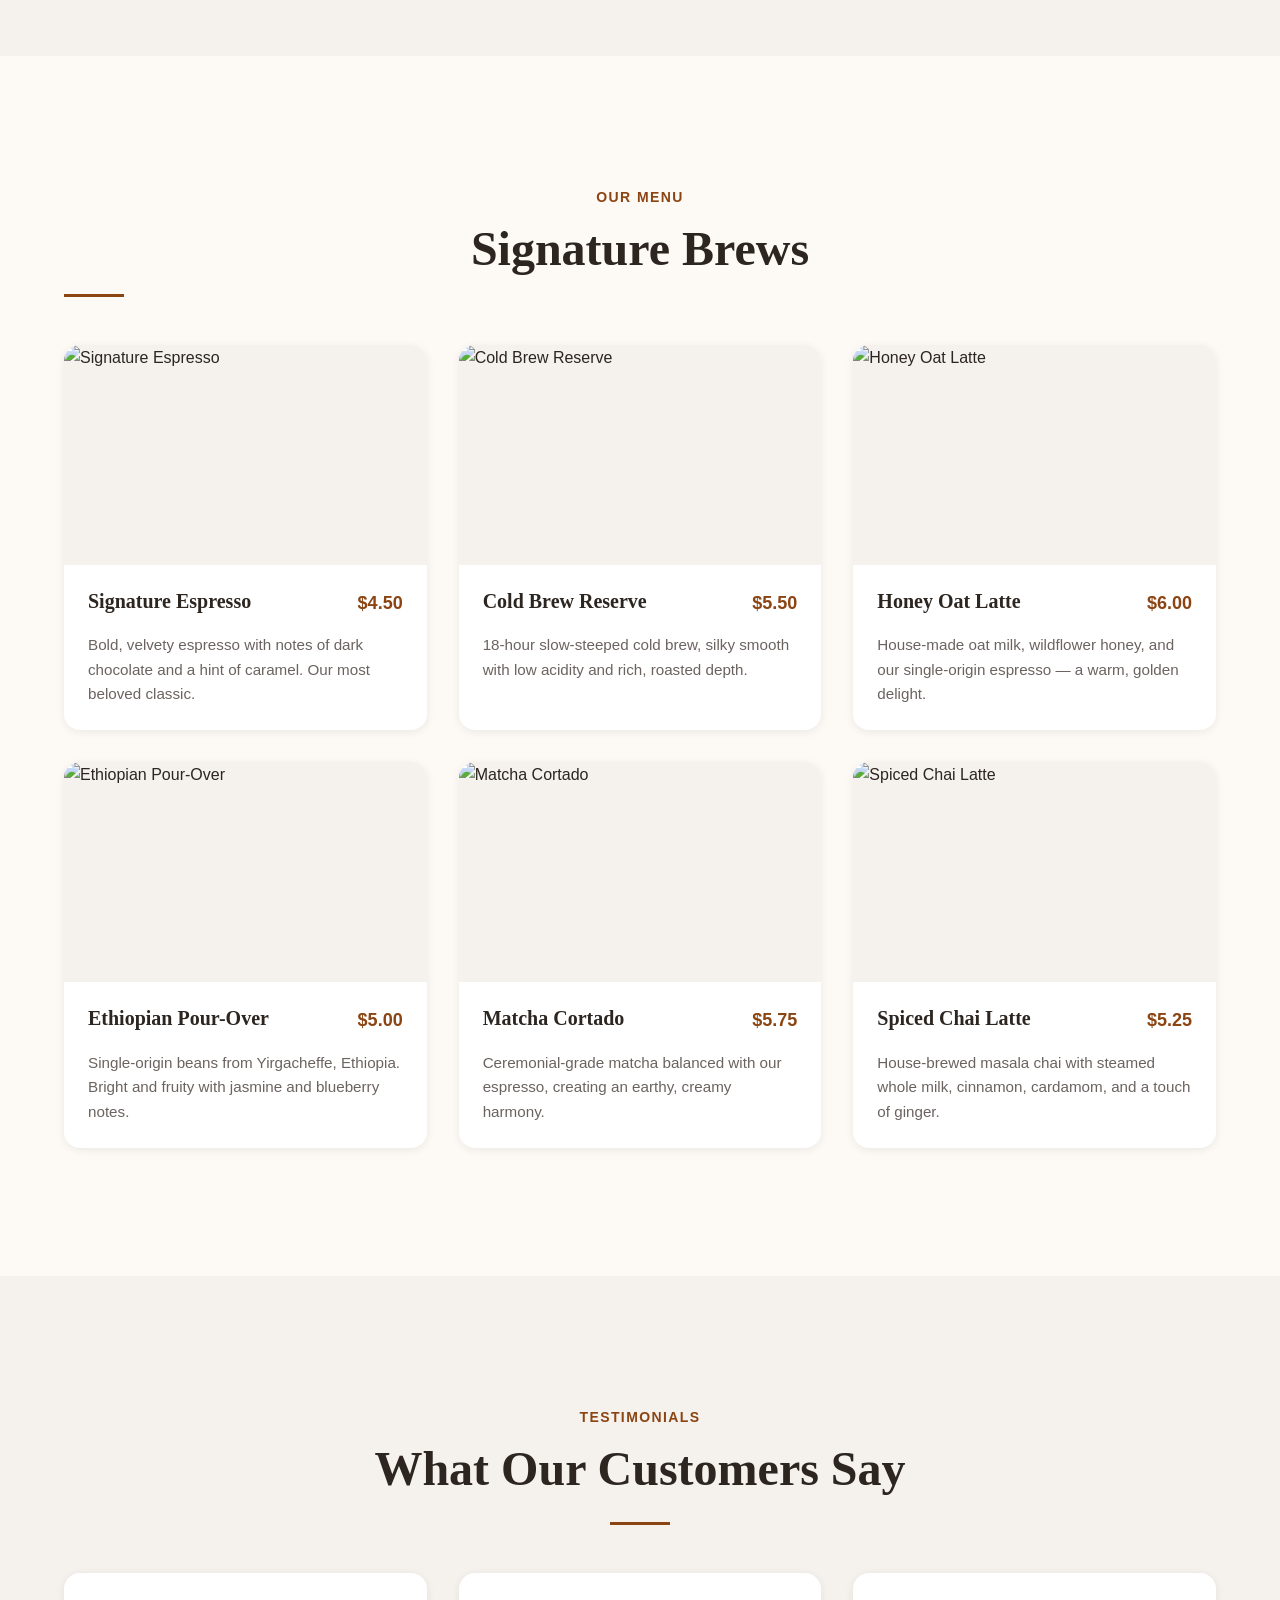
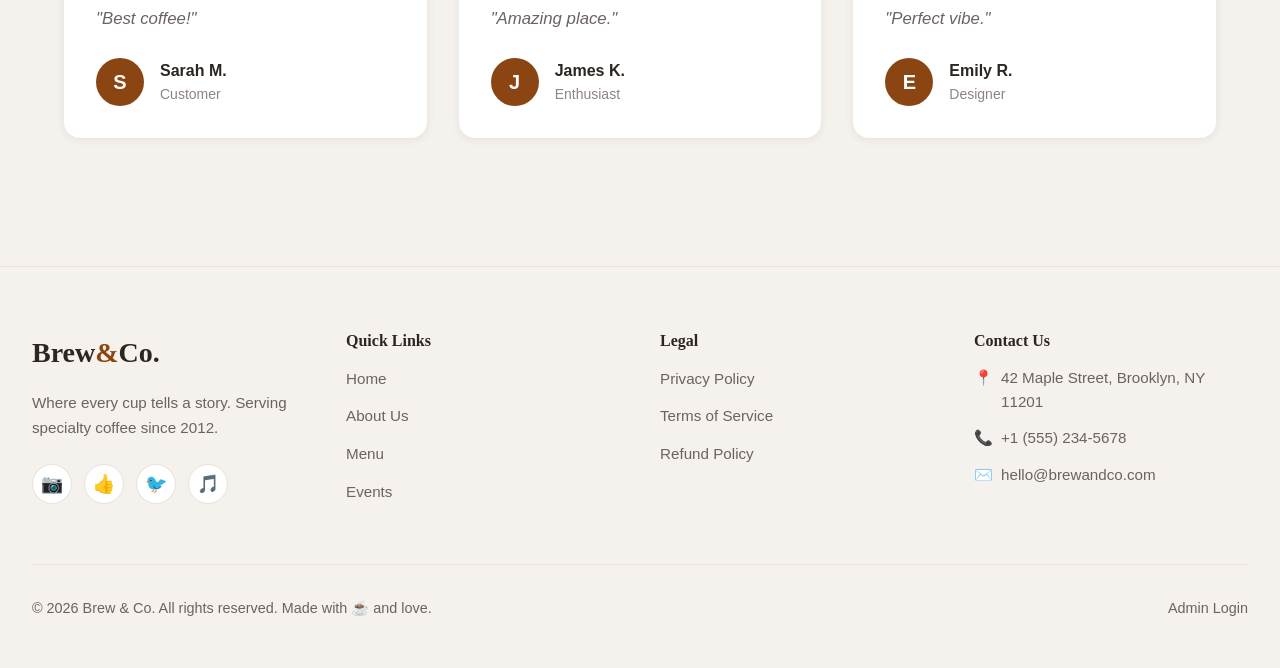
==== commit ed63907c: "enhance the web layout,responsiveness, and optimize it for low network" ====
--- a/index.html
+++ b/index.html
@@ -55,7 +55,7 @@
       </div>
       <div class="hero-visual">
         <div class="hero-card">
-          <img src="https://images.unsplash.com/photo-1511920170033-f8396924c348?w=600&q=80" alt="Fresh coffee" class="hero-card-img">
+          <img src="https://images.unsplash.com/photo-1511920170033-f8396924c348?w=520&q=60" alt="Fresh coffee" class="hero-card-img" loading="lazy" decoding="async">
           <div class="hero-card-stats">
             <div class="stat">
               <div class="stat-num">100%</div>
@@ -83,7 +83,7 @@
     <div class="section-inner">
       <div class="about-grid">
         <div class="about-image-stack reveal">
-          <img src="https://images.unsplash.com/photo-1442512595331-e89e73853f31?w=800&q=80" alt="Coffee brewing" class="about-img-main">
+          <img src="https://images.unsplash.com/photo-1442512595331-e89e73853f31?w=640&q=60" alt="Coffee brewing" class="about-img-main" loading="lazy" decoding="async">
           <div class="about-img-badge">
             <span class="big">14</span>
             <span class="small">Countries</span>
@@ -192,7 +192,7 @@
   <!-- ══════════════════════════════════════════════════════
        SCRIPTS
        ══════════════════════════════════════════════════════ -->
-  <script src="assets/js/storage.js"></script>
-  <script src="assets/js/main.js"></script>
+  <script src="assets/js/storage.js" defer></script>
+  <script src="assets/js/main.js" defer></script>
 </body>
 </html>
--- a/assets/css/style.css
+++ b/assets/css/style.css
@@ -1,754 +1,1721 @@
-/* ============================================================
-   style.css — Brew & Co. Main Stylesheet
-   Coffee-themed: Warm browns, cream, deep espresso tones
-   ============================================================ */
-
-@import url('https://fonts.googleapis.com/css2?family=Playfair+Display:ital,wght@0,400;0,700;0,900;1,400&family=DM+Sans:wght@300;400;500;600&display=swap');
-
-/* ── CSS Variables ─────────────────────────────────────── */
+/* ══════════════════════════════════════════════════════
+   BREW & CO. — MAIN STYLESHEET
+   Modern, responsive, production-ready CSS
+   ══════════════════════════════════════════════════════ */
+
+/* ──────────────────────────────────────────────────────
+   1. CSS VARIABLES (Design Tokens)
+   ────────────────────────────────────────────────────── */
 :root {
-  /* Dark theme (default) */
-  --bg:          #0f0b08;
-  --bg-2:        #1a1310;
-  --bg-3:        #231a14;
-  --surface:     #2a1f17;
-  --surface-2:   #3a2d22;
-  --border:      rgba(180, 130, 80, 0.18);
-  --text:        #f5ede0;
-  --text-muted:  #9e8570;
-  --text-soft:   #c4a880;
-  --accent:      #c8722a;
-  --accent-2:    #e8a050;
-  --accent-glow: rgba(200, 114, 42, 0.3);
-  --cream:       #f0dfc0;
-  --card-shadow: 0 8px 40px rgba(0,0,0,0.5);
-  --nav-bg:      rgba(15, 11, 8, 0.85);
-}
-
-[data-theme="light"] {
-  --bg:          #faf6f0;
-  --bg-2:        #f0e8da;
-  --bg-3:        #e8dccb;
-  --surface:     #fff8f0;
-  --surface-2:   #f5ede0;
-  --border:      rgba(140, 90, 40, 0.18);
-  --text:        #2a1a0e;
-  --text-muted:  #7a5a40;
-  --text-soft:   #5a3a20;
-  --accent:      #b05a18;
-  --accent-2:    #d07828;
-  --accent-glow: rgba(180, 90, 24, 0.2);
-  --cream:       #3a2010;
-  --card-shadow: 0 8px 40px rgba(100, 60, 20, 0.15);
-  --nav-bg:      rgba(250, 246, 240, 0.9);
-}
-
-/* ── Reset & Base ──────────────────────────────────────── */
-*, *::before, *::after { box-sizing: border-box; margin: 0; padding: 0; }
-
-html { scroll-behavior: smooth; font-size: 16px; }
+  /* Colors - Light Mode */
+  --primary: #8B4513;
+  --primary-dark: #6B3410;
+  --primary-light: #A0522D;
+  --accent: #D2691E;
+  
+  --bg: #FDFAF6;
+  --bg-2: #F5F1ED;
+  --bg-card: #FFFFFF;
+  
+  --text: #2C2520;
+  --text-muted: #6B6360;
+  --text-light: #8F8480;
+  
+  --border: #E8E1DA;
+  --border-dark: #D0C4BA;
+  
+  --shadow-sm: 0 2px 8px rgba(44, 37, 32, 0.08);
+  --shadow-md: 0 4px 16px rgba(44, 37, 32, 0.12);
+  --shadow-lg: 0 12px 32px rgba(44, 37, 32, 0.16);
+  
+  /* Spacing Scale */
+  --space-xs: 0.5rem;
+  --space-sm: 1rem;
+  --space-md: 2rem;
+  --space-lg: 4rem;
+  --space-xl: 6rem;
+  
+  /* Typography */
+  --font-primary: -apple-system, BlinkMacSystemFont, 'Segoe UI', Roboto, 'Helvetica Neue', Arial, sans-serif;
+  --font-heading: Georgia, 'Times New Roman', serif;
+  
+  /* Border Radius */
+  --radius-sm: 4px;
+  --radius-md: 8px;
+  --radius-lg: 16px;
+  --radius-full: 9999px;
+  
+  /* Transitions */
+  --transition-fast: 150ms ease;
+  --transition-base: 250ms ease;
+  --transition-slow: 400ms ease;
+  
+  /* Layout */
+  --max-width: 1280px;
+  --nav-height: 70px;
+}
+
+/* Dark Mode */
+[data-theme="dark"] {
+  --bg: #1A1511;
+  --bg-2: #252018;
+  --bg-card: #2D2520;
+  
+  --text: #F5F1ED;
+  --text-muted: #B8AFA8;
+  --text-light: #8F8480;
+  
+  --border: #3D352E;
+  --border-dark: #4D453E;
+  
+  --shadow-sm: 0 2px 8px rgba(0, 0, 0, 0.3);
+  --shadow-md: 0 4px 16px rgba(0, 0, 0, 0.4);
+  --shadow-lg: 0 12px 32px rgba(0, 0, 0, 0.5);
+}
+
+/* ──────────────────────────────────────────────────────
+   2. RESET & BASE STYLES
+   ────────────────────────────────────────────────────── */
+*, *::before, *::after {
+  margin: 0;
+  padding: 0;
+  box-sizing: border-box;
+}
+
+html {
+  font-size: 16px;
+  scroll-behavior: smooth;
+  -webkit-font-smoothing: antialiased;
+  -moz-osx-font-smoothing: grayscale;
+}
 
 body {
-  font-family: 'DM Sans', sans-serif;
-  background: var(--bg);
-  color: var(--text);
+  font-family: var(--font-primary);
+  font-size: 1rem;
   line-height: 1.6;
-  transition: background 0.4s, color 0.4s;
+  color: var(--text);
+  background-color: var(--bg);
   overflow-x: hidden;
-}
-
-img { max-width: 100%; display: block; }
-a { color: inherit; text-decoration: none; }
-button { cursor: pointer; font-family: inherit; }
-
-h1, h2, h3, h4 {
-  font-family: 'Playfair Display', serif;
+  transition: background-color var(--transition-base), color var(--transition-base);
+}
+
+/* Typography */
+h1, h2, h3, h4, h5, h6 {
+  font-family: var(--font-heading);
+  font-weight: 700;
   line-height: 1.2;
-}
-
-/* ── Navbar ────────────────────────────────────────────── */
+  color: var(--text);
+  margin-bottom: 1rem;
+}
+
+h1 { font-size: clamp(2rem, 5vw, 3.5rem); }
+h2 { font-size: clamp(1.75rem, 4vw, 2.5rem); }
+h3 { font-size: clamp(1.5rem, 3vw, 2rem); }
+h4 { font-size: clamp(1.25rem, 2.5vw, 1.5rem); }
+
+p {
+  margin-bottom: 1rem;
+  color: var(--text-muted);
+}
+
+a {
+  color: inherit;
+  text-decoration: none;
+  transition: color var(--transition-fast);
+}
+
+img {
+  max-width: 100%;
+  height: auto;
+  display: block;
+}
+
+button {
+  font-family: inherit;
+  cursor: pointer;
+  border: none;
+  background: none;
+  transition: all var(--transition-base);
+}
+
+input, textarea, select {
+  font-family: inherit;
+  font-size: inherit;
+  border: 1px solid var(--border);
+  border-radius: var(--radius-sm);
+  padding: 0.75rem 1rem;
+  width: 100%;
+  background: var(--bg-card);
+  color: var(--text);
+  transition: all var(--transition-fast);
+}
+
+input:focus, textarea:focus, select:focus {
+  outline: none;
+  border-color: var(--primary);
+  box-shadow: 0 0 0 3px rgba(139, 69, 19, 0.1);
+}
+
+/* ──────────────────────────────────────────────────────
+   3. UTILITY CLASSES
+   ────────────────────────────────────────────────────── */
+.text-center { text-align: center; }
+.text-left { text-align: left; }
+.text-right { text-align: right; }
+
+.container {
+  max-width: var(--max-width);
+  margin: 0 auto;
+  padding: 0 var(--space-md);
+}
+
+.section-inner {
+  max-width: var(--max-width);
+  margin: 0 auto;
+  padding: 0 clamp(1rem, 4vw, 2rem);
+}
+
+.section-label {
+  display: inline-block;
+  font-size: 0.875rem;
+  font-weight: 600;
+  text-transform: uppercase;
+  letter-spacing: 0.1em;
+  color: var(--primary);
+  margin-bottom: 0.75rem;
+}
+
+.section-title {
+  font-family: var(--font-heading);
+  font-size: clamp(2rem, 4vw, 3rem);
+  font-weight: 700;
+  color: var(--text);
+  margin-bottom: 1rem;
+}
+
+.section-divider {
+  width: 60px;
+  height: 3px;
+  background: var(--primary);
+  margin-bottom: 2rem;
+}
+
+/* Reveal Animation (Scroll-triggered) */
+.reveal {
+  opacity: 0;
+  transform: translateY(30px);
+  transition: opacity 0.6s ease, transform 0.6s ease;
+}
+
+.reveal.active {
+  opacity: 1;
+  transform: translateY(0);
+}
+
+/* ──────────────────────────────────────────────────────
+   4. BUTTONS
+   ────────────────────────────────────────────────────── */
+.btn-primary, .btn-outline, .btn-secondary, .btn-add {
+  display: inline-flex;
+  align-items: center;
+  justify-content: center;
+  gap: 0.5rem;
+  padding: 0.875rem 2rem;
+  font-weight: 600;
+  font-size: 0.95rem;
+  border-radius: var(--radius-full);
+  text-transform: capitalize;
+  transition: all var(--transition-base);
+  min-height: 44px; /* Accessible touch target */
+  cursor: pointer;
+  border: 2px solid transparent;
+}
+
+.btn-primary {
+  background: var(--primary);
+  color: white;
+  box-shadow: var(--shadow-sm);
+}
+
+.btn-primary:hover {
+  background: var(--primary-dark);
+  box-shadow: var(--shadow-md);
+  transform: translateY(-2px);
+}
+
+.btn-primary:active {
+  transform: translateY(0);
+}
+
+.btn-outline {
+  background: transparent;
+  color: var(--primary);
+  border-color: var(--primary);
+}
+
+.btn-outline:hover {
+  background: var(--primary);
+  color: white;
+}
+
+.btn-secondary {
+  background: var(--bg-2);
+  color: var(--text);
+}
+
+.btn-secondary:hover {
+  background: var(--border-dark);
+}
+
+.btn-add {
+  background: var(--primary);
+  color: white;
+  font-size: 0.9rem;
+  padding: 0.75rem 1.5rem;
+}
+
+.btn-add:hover {
+  background: var(--primary-dark);
+}
+
+/* ──────────────────────────────────────────────────────
+   5. NAVIGATION
+   ────────────────────────────────────────────────────── */
 .navbar {
   position: fixed;
-  top: 0; left: 0; right: 0;
-  z-index: 100;
+  top: 0;
+  left: 0;
+  right: 0;
+  z-index: 1000;
   background: transparent;
-  backdrop-filter: blur(0px);
-  transition: background 0.4s, backdrop-filter 0.4s, box-shadow 0.4s;
-  padding: 1.25rem 2rem;
-}
+  transition: all var(--transition-base);
+  padding: 1rem 0;
+}
+
 .navbar.scrolled {
-  background: var(--nav-bg);
-  backdrop-filter: blur(20px);
-  box-shadow: 0 1px 0 var(--border);
-}
+  background: rgba(253, 250, 246, 0.95);
+  backdrop-filter: blur(10px);
+  box-shadow: var(--shadow-sm);
+  padding: 0.5rem 0;
+}
+
+[data-theme="dark"] .navbar.scrolled {
+  background: rgba(26, 21, 17, 0.95);
+}
+
 .navbar-inner {
-  max-width: 1280px;
+  max-width: var(--max-width);
   margin: 0 auto;
+  padding: 0 clamp(1rem, 4vw, 2rem);
   display: flex;
   align-items: center;
   justify-content: space-between;
-}
+  gap: 2rem;
+}
+
 .nav-logo {
-  font-family: 'Playfair Display', serif;
-  font-size: 1.5rem;
-  font-weight: 900;
-  color: var(--accent-2);
-  letter-spacing: -0.5px;
-}
-.nav-logo span { color: var(--text); }
+  font-family: var(--font-heading);
+  font-size: clamp(1.5rem, 3vw, 1.75rem);
+  font-weight: 700;
+  color: var(--text);
+  white-space: nowrap;
+  transition: color var(--transition-fast);
+}
+
+.nav-logo span {
+  color: var(--primary);
+}
+
+.nav-logo:hover {
+  color: var(--primary);
+}
+
+/* Desktop Navigation */
 .nav-links {
   display: flex;
   align-items: center;
-  gap: 2rem;
+  gap: clamp(1rem, 3vw, 2.5rem);
   list-style: none;
-}
+  margin: 0;
+  padding: 0;
+}
+
+.nav-links li {
+  position: relative;
+}
+
 .nav-links a {
-  font-size: 0.9rem;
+  font-size: 0.95rem;
   font-weight: 500;
-  color: var(--text-soft);
-  letter-spacing: 0.5px;
-  text-transform: uppercase;
-  transition: color 0.2s;
+  color: var(--text);
+  padding: 0.5rem 0;
   position: relative;
-}
+  white-space: nowrap;
+}
+
 .nav-links a::after {
   content: '';
   position: absolute;
-  bottom: -4px; left: 0; right: 0;
-  height: 1.5px;
-  background: var(--accent);
-  transform: scaleX(0);
-  transition: transform 0.3s;
-  transform-origin: left;
-}
-.nav-links a:hover { color: var(--accent-2); }
-.nav-links a:hover::after { transform: scaleX(1); }
-.nav-links .admin-link a { color: var(--text-muted); font-size: 0.8rem; }
-
-.nav-actions { display: flex; align-items: center; gap: 1rem; }
+  bottom: 0;
+  left: 0;
+  width: 0;
+  height: 2px;
+  background: var(--primary);
+  transition: width var(--transition-base);
+}
+
+.nav-links a:hover {
+  color: var(--primary);
+}
+
+.nav-links a:hover::after {
+  width: 100%;
+}
+
+/* Admin link styling */
+.admin-link a {
+  color: var(--text-light);
+  font-size: 0.85rem;
+}
+
+.nav-actions {
+  display: flex;
+  align-items: center;
+  gap: 1rem;
+}
 
 #themeToggle {
-  background: none;
-  border: 1px solid var(--border);
+  font-size: 1.25rem;
+  width: 44px;
+  height: 44px;
+  display: flex;
+  align-items: center;
+  justify-content: center;
   border-radius: 50%;
-  width: 36px; height: 36px;
-  font-size: 1rem;
-  display: flex; align-items: center; justify-content: center;
-  transition: border-color 0.2s, transform 0.2s;
-}
-#themeToggle:hover { border-color: var(--accent); transform: rotate(15deg); }
-
+  background: var(--bg-2);
+  transition: all var(--transition-base);
+}
+
+#themeToggle:hover {
+  background: var(--border);
+  transform: rotate(20deg);
+}
+
+/* Hamburger Menu */
 .hamburger {
-  display: none;
+  display: none; /* Hidden on desktop */
   flex-direction: column;
-  gap: 5px;
-  background: none;
+  justify-content: space-between;
+  width: 28px;
+  height: 22px;
+  background: transparent;
   border: none;
-  padding: 4px;
-}
+  cursor: pointer;
+  padding: 0;
+  z-index: 1001;
+}
+
 .hamburger span {
   display: block;
-  width: 24px; height: 2px;
+  width: 100%;
+  height: 3px;
   background: var(--text);
   border-radius: 2px;
-  transition: transform 0.3s, opacity 0.3s;
-}
-.hamburger.active span:nth-child(1) { transform: translateY(7px) rotate(45deg); }
-.hamburger.active span:nth-child(2) { opacity: 0; }
-.hamburger.active span:nth-child(3) { transform: translateY(-7px) rotate(-45deg); }
-
-/* ── Hero ──────────────────────────────────────────────── */
+  transition: all var(--transition-base);
+}
+
+.hamburger.active span:nth-child(1) {
+  transform: translateY(9.5px) rotate(45deg);
+}
+
+.hamburger.active span:nth-child(2) {
+  opacity: 0;
+}
+
+.hamburger.active span:nth-child(3) {
+  transform: translateY(-9.5px) rotate(-45deg);
+}
+
+/* Mobile Navigation */
+@media (max-width: 768px) {
+  .hamburger {
+    display: flex;
+  }
+  
+  .nav-links {
+    position: fixed;
+    top: 0;
+    right: -100%;
+    width: min(300px, 80vw);
+    height: 100vh;
+    background: var(--bg-card);
+    flex-direction: column;
+    align-items: flex-start;
+    gap: 0;
+    padding: 5rem 2rem 2rem;
+    box-shadow: var(--shadow-lg);
+    transition: right var(--transition-slow);
+    overflow-y: auto;
+  }
+  
+  .nav-links.active {
+    right: 0;
+  }
+  
+  .nav-links li {
+    width: 100%;
+    border-bottom: 1px solid var(--border);
+  }
+  
+  .nav-links a {
+    display: block;
+    padding: 1rem 0;
+    font-size: 1.1rem;
+  }
+  
+  .nav-links a::after {
+    display: none;
+  }
+  
+  /* Overlay */
+  .nav-links.active::before {
+    content: '';
+    position: fixed;
+    top: 0;
+    left: 0;
+    right: 0;
+    bottom: 0;
+    background: rgba(0, 0, 0, 0.5);
+    z-index: -1;
+  }
+}
+
+/* ──────────────────────────────────────────────────────
+   6. HERO SECTION
+   ────────────────────────────────────────────────────── */
 .hero {
+  position: relative;
   min-height: 100vh;
   display: flex;
   align-items: center;
-  position: relative;
+  justify-content: center;
+  padding: calc(var(--nav-height) + 2rem) 2rem 4rem;
   overflow: hidden;
 }
+
 .hero-bg {
   position: absolute;
   inset: 0;
-  background:
-    linear-gradient(135deg, rgba(15,11,8,0.92) 0%, rgba(30,18,10,0.75) 60%, rgba(15,11,8,0.6) 100%),
-    url('https://images.unsplash.com/photo-1447933601403-0c6688de566e?w=1600&q=90') center/cover no-repeat;
-}
-[data-theme="light"] .hero-bg {
-  background:
-    linear-gradient(135deg, rgba(250,246,240,0.88) 0%, rgba(240,232,218,0.7) 60%, rgba(250,246,240,0.55) 100%),
-    url('https://images.unsplash.com/photo-1447933601403-0c6688de566e?w=1600&q=90') center/cover no-repeat;
+  background: linear-gradient(135deg, var(--bg) 0%, var(--bg-2) 100%);
+  z-index: -2;
 }
 
 .hero-grain {
   position: absolute;
   inset: 0;
-  opacity: 0.04;
-  background-image: url("data:image/svg+xml,%3Csvg viewBox='0 0 256 256' xmlns='http://www.w3.org/2000/svg'%3E%3Cfilter id='noise'%3E%3CfeTurbulence type='fractalNoise' baseFrequency='0.9' numOctaves='4'/%3E%3C/filter%3E%3Crect width='100%25' height='100%25' filter='url(%23noise)' opacity='1'/%3E%3C/svg%3E");
-}
+  background-image: url("data:image/svg+xml,%3Csvg viewBox='0 0 400 400' xmlns='http://www.w3.org/2000/svg'%3E%3Cfilter id='noiseFilter'%3E%3CfeTurbulence type='fractalNoise' baseFrequency='2' numOctaves='3' stitchTiles='stitch'/%3E%3C/filter%3E%3Crect width='100%25' height='100%25' filter='url(%23noiseFilter)' opacity='0.03'/%3E%3C/svg%3E");
+  z-index: -1;
+  opacity: 0.5;
+}
+
 .hero-content {
-  position: relative;
-  max-width: 1280px;
+  max-width: var(--max-width);
+  width: 100%;
+  display: grid;
+  grid-template-columns: 1fr;
+  gap: 3rem;
+  align-items: center;
   margin: 0 auto;
-  padding: 8rem 2rem 4rem;
-  display: grid;
-  grid-template-columns: 1fr 1fr;
-  gap: 4rem;
-  align-items: center;
-  width: 100%;
-}
-.hero-text { animation: fadeUp 1s ease both; }
+}
+
+@media (min-width: 1024px) {
+  .hero-content {
+    grid-template-columns: 1.2fr 1fr;
+    gap: 4rem;
+  }
+}
+
 .hero-badge {
-  display: inline-flex;
-  align-items: center;
-  gap: 0.5rem;
-  background: var(--surface);
+  display: inline-block;
+  padding: 0.5rem 1.25rem;
+  background: var(--bg-card);
   border: 1px solid var(--border);
-  border-radius: 100px;
-  padding: 0.35rem 1rem;
-  font-size: 0.8rem;
-  font-weight: 500;
-  letter-spacing: 1px;
-  text-transform: uppercase;
-  color: var(--accent-2);
+  border-radius: var(--radius-full);
+  font-size: 0.85rem;
+  font-weight: 600;
+  letter-spacing: 0.05em;
+  color: var(--primary);
   margin-bottom: 1.5rem;
-}
-.hero-badge::before { content: '✦'; }
+  box-shadow: var(--shadow-sm);
+}
+
 .hero-headline {
-  font-size: clamp(2.5rem, 6vw, 5rem);
-  font-weight: 900;
-  letter-spacing: -2px;
+  font-family: var(--font-heading);
+  font-size: clamp(2.5rem, 6vw, 4.5rem);
+  font-weight: 700;
+  line-height: 1.1;
+  color: var(--text);
   margin-bottom: 1.5rem;
-  color: var(--text);
-}
+}
+
 .hero-headline em {
   font-style: italic;
-  color: var(--accent-2);
-}
+  color: var(--primary);
+}
+
 .hero-subtitle {
-  font-size: 1.1rem;
+  font-size: clamp(1rem, 2vw, 1.25rem);
   color: var(--text-muted);
-  max-width: 480px;
+  line-height: 1.6;
   margin-bottom: 2.5rem;
-  line-height: 1.8;
-}
-.hero-actions { display: flex; gap: 1rem; flex-wrap: wrap; }
-
-.btn-primary {
-  background: var(--accent);
-  color: #fff;
-  border: none;
-  padding: 0.9rem 2rem;
-  border-radius: 6px;
-  font-size: 0.95rem;
-  font-weight: 600;
-  letter-spacing: 0.3px;
-  transition: background 0.2s, transform 0.2s, box-shadow 0.2s;
-  box-shadow: 0 4px 20px var(--accent-glow);
-}
-.btn-primary:hover {
-  background: var(--accent-2);
-  transform: translateY(-2px);
-  box-shadow: 0 8px 30px var(--accent-glow);
-}
-
-.btn-outline {
-  background: transparent;
-  color: var(--text);
-  border: 1px solid var(--border);
-  padding: 0.9rem 2rem;
-  border-radius: 6px;
-  font-size: 0.95rem;
-  font-weight: 500;
-  transition: border-color 0.2s, color 0.2s;
-}
-.btn-outline:hover { border-color: var(--accent); color: var(--accent-2); }
-
-.hero-visual { animation: fadeUp 1.1s 0.2s ease both; }
+  max-width: 560px;
+}
+
+.hero-actions {
+  display: flex;
+  flex-wrap: wrap;
+  gap: 1rem;
+}
+
+.hero-visual {
+  display: flex;
+  justify-content: center;
+  align-items: center;
+}
+
 .hero-card {
-  background: var(--surface);
-  border: 1px solid var(--border);
-  border-radius: 16px;
-  padding: 2rem;
-  display: flex;
-  flex-direction: column;
-  gap: 1.5rem;
-  backdrop-filter: blur(10px);
-}
+  position: relative;
+  background: var(--bg-card);
+  border-radius: var(--radius-lg);
+  overflow: hidden;
+  box-shadow: var(--shadow-lg);
+  max-width: 400px;
+  width: 100%;
+}
+
 .hero-card-img {
   width: 100%;
-  height: 280px;
+  height: 300px;
   object-fit: cover;
-  border-radius: 10px;
-}
+}
+
 .hero-card-stats {
   display: grid;
   grid-template-columns: repeat(3, 1fr);
-  gap: 1rem;
-}
-.stat { text-align: center; }
+  gap: 1px;
+  background: var(--border);
+  padding: 0;
+}
+
+.stat {
+  background: var(--bg-card);
+  padding: 1.25rem 1rem;
+  text-align: center;
+}
+
 .stat-num {
-  font-family: 'Playfair Display', serif;
-  font-size: 1.8rem;
-  font-weight: 900;
-  color: var(--accent-2);
-}
-.stat-label { font-size: 0.75rem; color: var(--text-muted); text-transform: uppercase; letter-spacing: 1px; }
+  font-family: var(--font-heading);
+  font-size: 1.75rem;
+  font-weight: 700;
+  color: var(--primary);
+  line-height: 1;
+  margin-bottom: 0.25rem;
+}
+
+.stat-label {
+  font-size: 0.75rem;
+  color: var(--text-muted);
+  text-transform: uppercase;
+  letter-spacing: 0.05em;
+}
 
 .hero-scroll {
   position: absolute;
-  bottom: 2rem;
+  bottom: 0.2rem;
   left: 50%;
   transform: translateX(-50%);
-  display: flex;
-  flex-direction: column;
+  font-size: 0.75rem;
+  font-weight: 800;
+  text-transform: uppercase;
+  letter-spacing: 0.1em;
+  color: var(--text-light);
+  display: flex;
   align-items: center;
   gap: 0.5rem;
-  font-size: 0.75rem;
-  color: var(--text-muted);
-  letter-spacing: 2px;
-  text-transform: uppercase;
-  animation: bounce 2s infinite;
-}
-.hero-scroll::after {
+}
+
+.hero-scroll span {
+  width: 20px;
+  height: 30px;
+  border: 2px solid var(--border-dark);
+  border-radius: 12px;
+  position: relative;
+}
+
+.hero-scroll span::after {
   content: '';
-  width: 1px;
-  height: 40px;
-  background: linear-gradient(to bottom, var(--accent), transparent);
-}
-
-/* ── Sections ──────────────────────────────────────────── */
-section { padding: 6rem 2rem; }
-.section-inner { max-width: 1280px; margin: 0 auto; }
-
-.section-label {
-  display: inline-block;
-  font-size: 0.75rem;
-  font-weight: 600;
-  letter-spacing: 3px;
-  text-transform: uppercase;
-  color: var(--accent);
-  margin-bottom: 0.75rem;
-}
-.section-title {
-  font-size: clamp(1.8rem, 4vw, 3rem);
-  font-weight: 900;
-  margin-bottom: 1.5rem;
-  letter-spacing: -1px;
-}
-.section-divider {
-  width: 48px;
-  height: 3px;
-  background: linear-gradient(to right, var(--accent), var(--accent-2));
+  position: absolute;
+  top: 6px;
+  left: 50%;
+  transform: translateX(-50%);
+  width: 4px;
+  height: 6px;
+  background: var(--primary);
   border-radius: 2px;
-  margin-bottom: 3rem;
-}
-
-/* ── About Section ─────────────────────────────────────── */
-.about-section { background: var(--bg-2); }
+  animation: scroll-indicator 2s infinite;
+}
+
+@keyframes scroll-indicator {
+  0%, 100% { transform: translateX(-50%) translateY(0); opacity: 1; }
+  50% { transform: translateX(-50%) translateY(8px); opacity: 0.3; }
+}
+
+/* ──────────────────────────────────────────────────────
+   7. ABOUT SECTION
+   ────────────────────────────────────────────────────── */
+.about-section {
+  padding: clamp(4rem, 10vw, 8rem) 2rem;
+  background: var(--bg-2);
+}
+
 .about-grid {
   display: grid;
-  grid-template-columns: 1fr 1fr;
-  gap: 5rem;
-  align-items: center;
-}
-.about-image-stack { position: relative; }
+  grid-template-columns: 1fr;
+  gap: clamp(2rem, 6vw, 4rem);
+  align-items: center;
+}
+
+@media (min-width: 1024px) {
+  .about-grid {
+    grid-template-columns: 1fr 1.2fr;
+  }
+}
+
+.about-image-stack {
+  position: relative;
+  max-width: 500px;
+  margin: 0 auto;
+}
+
 .about-img-main {
   width: 100%;
-  height: 480px;
-  object-fit: cover;
-  border-radius: 16px;
-}
+  height: auto;
+  border-radius: var(--radius-lg);
+  box-shadow: var(--shadow-lg);
+}
+
 .about-img-badge {
   position: absolute;
-  bottom: -2rem;
-  right: -2rem;
-  background: var(--accent);
-  color: #fff;
-  width: 120px;
-  height: 120px;
-  border-radius: 50%;
-  display: flex;
-  flex-direction: column;
-  align-items: center;
-  justify-content: center;
-  font-family: 'Playfair Display', serif;
-  font-weight: 900;
-  box-shadow: 0 8px 30px var(--accent-glow);
-}
-.about-img-badge .big { font-size: 2rem; }
-.about-img-badge .small { font-size: 0.7rem; letter-spacing: 1px; text-transform: uppercase; }
-.about-text p { color: var(--text-muted); line-height: 1.9; margin-bottom: 1.25rem; font-size: 1.05rem; }
+  bottom: -20px;
+  right: -20px;
+  background: var(--primary);
+  color: white;
+  padding: 1.5rem;
+  border-radius: var(--radius-md);
+  box-shadow: var(--shadow-md);
+  text-align: center;
+}
+
+.about-img-badge .big {
+  display: block;
+  font-size: 2.5rem;
+  font-weight: 700;
+  line-height: 1;
+}
+
+.about-img-badge .small {
+  display: block;
+  font-size: 0.875rem;
+  text-transform: uppercase;
+  letter-spacing: 0.05em;
+  opacity: 0.9;
+  margin-top: 0.25rem;
+}
+
+.about-text p {
+  color: var(--text-muted);
+  line-height: 1.8;
+  margin-bottom: 1.5rem;
+}
+
 .about-features {
   display: flex;
-  gap: 1.5rem;
+  flex-wrap: wrap;
+  gap: 0.75rem;
   margin-top: 2rem;
-  flex-wrap: wrap;
-}
+}
+
 .feature-pill {
-  display: flex;
+  display: inline-flex;
   align-items: center;
   gap: 0.5rem;
-  background: var(--surface);
+  padding: 0.6rem 1.25rem;
+  background: var(--bg-card);
   border: 1px solid var(--border);
-  border-radius: 100px;
-  padding: 0.5rem 1rem;
-  font-size: 0.85rem;
-  color: var(--text-soft);
-}
-
-/* ── Products Section ──────────────────────────────────── */
-.products-section { background: var(--bg); }
+  border-radius: var(--radius-full);
+  font-size: 0.9rem;
+  font-weight: 500;
+  color: var(--text);
+  box-shadow: var(--shadow-sm);
+}
+
+/* ──────────────────────────────────────────────────────
+   8. PRODUCTS SECTION
+   ────────────────────────────────────────────────────── */
+.products-section {
+  padding: clamp(4rem, 10vw, 8rem) 2rem;
+  background: var(--bg);
+}
+
 .products-header {
-  display: flex;
-  align-items: flex-end;
-  justify-content: space-between;
+  text-align: center;
   margin-bottom: 3rem;
-  flex-wrap: wrap;
-  gap: 1rem;
-}
+}
+
 .products-grid {
   display: grid;
-  grid-template-columns: repeat(auto-fill, minmax(300px, 1fr));
-  gap: 1.5rem;
-}
-
-/* ── Cards ─────────────────────────────────────────────── */
-.card {
-  background: var(--surface);
-  border: 1px solid var(--border);
-  border-radius: 14px;
+  grid-template-columns: repeat(auto-fill, minmax(min(100%, 280px), 1fr));
+  gap: 2rem;
+}
+
+.product-card {
+  background: var(--bg-card);
+  border-radius: var(--radius-lg);
   overflow: hidden;
-  transition: transform 0.3s, box-shadow 0.3s, border-color 0.3s;
-}
-.card:hover {
-  transform: translateY(-6px);
-  box-shadow: var(--card-shadow);
-  border-color: rgba(200, 114, 42, 0.35);
-}
-.card-img-wrap {
-  position: relative;
-  overflow: hidden;
-}
-.card-img-wrap img {
+  box-shadow: var(--shadow-sm);
+  transition: all var(--transition-base);
+  display: flex;
+  flex-direction: column;
+}
+
+.product-card:hover {
+  box-shadow: var(--shadow-md);
+  transform: translateY(-4px);
+}
+
+.product-img {
   width: 100%;
   height: 220px;
   object-fit: cover;
-  transition: transform 0.5s;
-}
-.card:hover .card-img-wrap img { transform: scale(1.06); }
-.price-badge {
-  position: absolute;
-  top: 1rem;
-  right: 1rem;
-  background: var(--accent);
-  color: #fff;
-  padding: 0.25rem 0.75rem;
-  border-radius: 100px;
-  font-size: 0.85rem;
-  font-weight: 600;
-}
-.card-body { padding: 1.5rem; }
-.card-title {
-  font-size: 1.15rem;
+  background: var(--bg-2);
+}
+
+.product-info {
+  padding: 1.5rem;
+  flex: 1;
+  display: flex;
+  flex-direction: column;
+}
+
+.product-header {
+  display: flex;
+  justify-content: space-between;
+  align-items: flex-start;
+  gap: 1rem;
+  margin-bottom: 1rem;
+}
+
+.product-name {
+  font-family: var(--font-heading);
+  font-size: 1.25rem;
   font-weight: 700;
-  margin-bottom: 0.5rem;
-  color: var(--text);
-}
-.card-desc { font-size: 0.9rem; color: var(--text-muted); line-height: 1.7; }
-
-/* ── Testimonials ──────────────────────────────────────── */
-.testimonials-section { background: var(--bg-3); }
+  color: var(--text);
+  margin: 0;
+}
+
+.product-price {
+  font-weight: 700;
+  font-size: 1.125rem;
+  color: var(--primary);
+  white-space: nowrap;
+}
+
+.product-description {
+  font-size: 0.95rem;
+  color: var(--text-muted);
+  line-height: 1.6;
+  margin: 0;
+  flex: 1;
+}
+
+/* ──────────────────────────────────────────────────────
+   9. TESTIMONIALS SECTION
+   ────────────────────────────────────────────────────── */
+.testimonials-section {
+  padding: clamp(4rem, 10vw, 8rem) 2rem;
+  background: var(--bg-2);
+}
+
 .testimonials-grid {
   display: grid;
-  grid-template-columns: repeat(auto-fill, minmax(300px, 1fr));
-  gap: 1.5rem;
-}
+  grid-template-columns: repeat(auto-fit, minmax(min(100%, 300px), 1fr));
+  gap: 2rem;
+}
+
 .testimonial-card {
-  background: var(--surface);
+  background: var(--bg-card);
+  padding: 2rem;
+  border-radius: var(--radius-lg);
+  box-shadow: var(--shadow-sm);
+  position: relative;
+  transition: all var(--transition-base);
+}
+
+.testimonial-card:hover {
+  box-shadow: var(--shadow-md);
+}
+
+.testimonial-quote {
+  font-size: 1.05rem;
+  line-height: 1.7;
+  color: var(--text-muted);
+  margin-bottom: 1.5rem;
+  font-style: italic;
+}
+
+.testimonial-author {
+  display: flex;
+  align-items: center;
+  gap: 1rem;
+}
+
+.testimonial-avatar {
+  width: 48px;
+  height: 48px;
+  border-radius: 50%;
+  background: var(--primary);
+  display: flex;
+  align-items: center;
+  justify-content: center;
+  font-weight: 700;
+  color: white;
+  font-size: 1.25rem;
+}
+
+.testimonial-name {
+  font-weight: 600;
+  color: var(--text);
+  margin: 0;
+}
+
+.testimonial-role {
+  font-size: 0.875rem;
+  color: var(--text-light);
+}
+
+/* ──────────────────────────────────────────────────────
+   10. EVENTS PAGE
+   ────────────────────────────────────────────────────── */
+.page-hero {
+  padding: calc(var(--nav-height) + 4rem) 2rem 4rem;
+  background: var(--bg-2);
+  text-align: center;
+}
+
+.events-grid {
+  display: grid;
+  grid-template-columns: repeat(auto-fill, minmax(min(100%, 320px), 1fr));
+  gap: 2rem;
+}
+
+.event-card {
+  background: var(--bg-card);
+  border-radius: var(--radius-lg);
+  overflow: hidden;
+  box-shadow: var(--shadow-sm);
+  transition: all var(--transition-base);
+  display: flex;
+  flex-direction: column;
+}
+
+.event-card:hover {
+  box-shadow: var(--shadow-md);
+  transform: translateY(-4px);
+}
+
+.event-img {
+  width: 100%;
+  height: 200px;
+  object-fit: cover;
+  background: var(--bg-2);
+}
+
+.event-content {
+  padding: 1.5rem;
+  flex: 1;
+  display: flex;
+  flex-direction: column;
+}
+
+.event-date {
+  display: inline-block;
+  padding: 0.4rem 0.8rem;
+  background: var(--primary);
+  color: white;
+  font-size: 0.8rem;
+  font-weight: 600;
+  border-radius: var(--radius-sm);
+  margin-bottom: 1rem;
+  align-self: flex-start;
+}
+
+.event-title {
+  font-family: var(--font-heading);
+  font-size: 1.5rem;
+  font-weight: 700;
+  color: var(--text);
+  margin-bottom: 0.75rem;
+}
+
+.event-time {
+  font-size: 0.9rem;
+  color: var(--text-light);
+  margin-bottom: 1rem;
+  display: flex;
+  align-items: center;
+  gap: 0.5rem;
+}
+
+.event-description {
+  font-size: 0.95rem;
+  color: var(--text-muted);
+  line-height: 1.6;
+  flex: 1;
+}
+
+/* ──────────────────────────────────────────────────────
+   11. CONTACT PAGE
+   ────────────────────────────────────────────────────── */
+.contact-grid {
+  display: grid;
+  grid-template-columns: 1fr;
+  gap: 2rem;
+}
+
+@media (min-width: 1024px) {
+  .contact-grid {
+    grid-template-columns: 1.2fr 1fr;
+    gap: 3rem;
+  }
+}
+
+.contact-form-card, .contact-info-card {
+  background: var(--bg-card);
+  padding: 2.5rem;
+  border-radius: var(--radius-lg);
+  box-shadow: var(--shadow-md);
+}
+
+.form-group {
+  margin-bottom: 1.5rem;
+}
+
+.form-group label {
+  display: block;
+  font-weight: 600;
+  font-size: 0.9rem;
+  color: var(--text);
+  margin-bottom: 0.5rem;
+}
+
+.form-group input,
+.form-group textarea {
+  width: 100%;
+  padding: 0.875rem 1rem;
   border: 1px solid var(--border);
-  border-radius: 14px;
-  padding: 2rem;
-  transition: transform 0.3s, box-shadow 0.3s;
-}
-.testimonial-card:hover {
-  transform: translateY(-4px);
-  box-shadow: var(--card-shadow);
-}
-.stars { color: var(--accent-2); font-size: 0.9rem; margin-bottom: 1rem; letter-spacing: 2px; }
-.testimonial-text {
-  font-family: 'Playfair Display', serif;
-  font-style: italic;
+  border-radius: var(--radius-sm);
+  background: var(--bg);
+  color: var(--text);
   font-size: 1rem;
-  color: var(--text-soft);
-  line-height: 1.8;
+  transition: all var(--transition-fast);
+}
+
+.form-group textarea {
+  resize: vertical;
+  min-height: 150px;
+}
+
+.form-group input:focus,
+.form-group textarea:focus {
+  outline: none;
+  border-color: var(--primary);
+  box-shadow: 0 0 0 3px rgba(139, 69, 19, 0.1);
+}
+
+.info-item {
+  display: flex;
+  gap: 1rem;
   margin-bottom: 1.5rem;
-}
-.testimonial-author { display: flex; align-items: center; gap: 0.75rem; }
-.author-avatar {
-  width: 44px; height: 44px;
-  border-radius: 50%;
-  background: linear-gradient(135deg, var(--accent), var(--accent-2));
-  display: flex; align-items: center; justify-content: center;
-  font-weight: 700;
-  color: #fff;
-  font-size: 1.1rem;
+  padding-bottom: 1.5rem;
+  border-bottom: 1px solid var(--border);
+}
+
+.info-item:last-of-type {
+  border-bottom: none;
+  margin-bottom: 2rem;
+}
+
+.info-icon {
+  font-size: 1.5rem;
   flex-shrink: 0;
 }
-.author-name { font-weight: 600; font-size: 0.95rem; }
-.author-role { font-size: 0.8rem; color: var(--text-muted); }
-
-/* ── Footer ────────────────────────────────────────────── */
+
+.info-label {
+  font-size: 0.875rem;
+  font-weight: 600;
+  color: var(--text-light);
+  text-transform: uppercase;
+  letter-spacing: 0.05em;
+  margin-bottom: 0.25rem;
+}
+
+.info-value {
+  font-size: 1rem;
+  color: var(--text);
+  line-height: 1.6;
+}
+
+.map-wrap {
+  border-radius: var(--radius-md);
+  overflow: hidden;
+  box-shadow: var(--shadow-sm);
+}
+
+/* ──────────────────────────────────────────────────────
+   12. FOOTER
+   ────────────────────────────────────────────────────── */
 .footer {
   background: var(--bg-2);
+  padding: 4rem 2rem 2rem;
   border-top: 1px solid var(--border);
-  padding: 4rem 2rem 2rem;
-}
+}
+
 .footer-inner {
-  max-width: 1280px;
+  max-width: var(--max-width);
   margin: 0 auto;
   display: grid;
-  grid-template-columns: 2fr 1fr 1fr 1fr;
-  gap: 3rem;
+  grid-template-columns: repeat(auto-fit, minmax(min(100%, 220px), 1fr));
+  gap: 2.5rem;
   margin-bottom: 3rem;
 }
-.footer-brand .nav-logo { font-size: 1.8rem; margin-bottom: 1rem; }
-.footer-tagline { color: var(--text-muted); font-size: 0.9rem; line-height: 1.8; margin-bottom: 1.5rem; max-width: 280px; }
-.social-links { display: flex; gap: 0.75rem; }
+
+.footer-brand {
+  max-width: 300px;
+}
+
+.footer-tagline {
+  font-size: 0.95rem;
+  color: var(--text-muted);
+  margin: 1rem 0 1.5rem;
+  line-height: 1.6;
+}
+
+.social-links {
+  display: flex;
+  gap: 0.75rem;
+}
+
 .social-link {
-  width: 38px; height: 38px;
-  border-radius: 8px;
-  background: var(--surface);
+  width: 40px;
+  height: 40px;
+  display: flex;
+  align-items: center;
+  justify-content: center;
+  background: var(--bg-card);
   border: 1px solid var(--border);
-  display: flex; align-items: center; justify-content: center;
+  border-radius: 50%;
+  font-size: 1.125rem;
+  transition: all var(--transition-base);
+}
+
+.social-link:hover {
+  background: var(--primary);
+  border-color: var(--primary);
+  transform: translateY(-3px);
+}
+
+.footer-col h4 {
   font-size: 1rem;
-  transition: background 0.2s, border-color 0.2s, transform 0.2s;
-  text-decoration: none;
-}
-.social-link:hover { background: var(--accent); border-color: var(--accent); transform: translateY(-2px); }
-
-.footer-col h4 {
-  font-size: 0.8rem;
-  font-weight: 600;
-  letter-spacing: 2px;
-  text-transform: uppercase;
-  color: var(--accent-2);
-  margin-bottom: 1.25rem;
-}
-.footer-col ul { list-style: none; display: flex; flex-direction: column; gap: 0.75rem; }
-.footer-col ul li { font-size: 0.9rem; color: var(--text-muted); }
-.footer-col ul li a { transition: color 0.2s; }
-.footer-col ul li a:hover { color: var(--accent-2); }
-.footer-contact-item { display: flex; align-items: flex-start; gap: 0.5rem; font-size: 0.9rem; color: var(--text-muted); }
+  font-weight: 700;
+  color: var(--text);
+  margin-bottom: 1rem;
+}
+
+.footer-col ul {
+  list-style: none;
+}
+
+.footer-col li {
+  margin-bottom: 0.75rem;
+}
+
+.footer-col a {
+  font-size: 0.95rem;
+  color: var(--text-muted);
+  transition: color var(--transition-fast);
+}
+
+.footer-col a:hover {
+  color: var(--primary);
+}
+
+.footer-contact-item {
+  display: flex;
+  align-items: flex-start;
+  gap: 0.5rem;
+  font-size: 0.95rem;
+  color: var(--text-muted);
+}
 
 .footer-bottom {
-  max-width: 1280px;
+  max-width: var(--max-width);
   margin: 0 auto;
   padding-top: 2rem;
   border-top: 1px solid var(--border);
   display: flex;
+  flex-wrap: wrap;
   justify-content: space-between;
   align-items: center;
+  gap: 1rem;
+  font-size: 0.9rem;
+  color: var(--text-muted);
+}
+
+/* ──────────────────────────────────────────────────────
+   13. ADMIN PANEL STYLES
+   ────────────────────────────────────────────────────── */
+#adminLogin {
+  min-height: 100vh;
+  display: flex;
+  align-items: center;
+  justify-content: center;
+  padding: 2rem;
+  background: var(--bg);
+}
+
+.login-card {
+  background: var(--bg-card);
+  padding: 3rem 2.5rem;
+  border-radius: var(--radius-lg);
+  box-shadow: var(--shadow-lg);
+  max-width: 420px;
+  width: 100%;
+}
+
+.login-header {
+  text-align: center;
+  margin-bottom: 2rem;
+}
+
+.login-logo {
+  font-family: var(--font-heading);
+  font-size: 2rem;
+  font-weight: 700;
+  color: var(--primary);
+  margin-bottom: 0.5rem;
+}
+
+.login-subtitle {
+  font-size: 1rem;
+  color: var(--text-muted);
+}
+
+.login-form {
+  display: flex;
+  flex-direction: column;
+  gap: 1.5rem;
+}
+
+#adminDashboard {
+  display: none;
+  min-height: 100vh;
+  background: var(--bg);
+}
+
+.admin-header {
+  background: var(--bg-card);
+  border-bottom: 1px solid var(--border);
+  padding: 1.25rem 2rem;
+  display: flex;
+  justify-content: space-between;
+  align-items: center;
+  gap: 1rem;
+  position: sticky;
+  top: 0;
+  z-index: 100;
+}
+
+.admin-header h1 {
+  font-size: 1.5rem;
+  margin: 0;
+}
+
+.admin-header-actions {
+  display: flex;
+  gap: 1rem;
+  align-items: center;
+}
+
+#logoutBtn {
+  padding: 0.6rem 1.25rem;
+  background: var(--bg-2);
+  color: var(--text);
+  border-radius: var(--radius-sm);
+  font-weight: 600;
+  font-size: 0.9rem;
+  transition: all var(--transition-base);
+}
+
+#logoutBtn:hover {
+  background: var(--border);
+}
+
+.admin-container {
+  display: grid;
+  grid-template-columns: 1fr;
+  max-width: 1400px;
+  margin: 0 auto;
+}
+
+@media (min-width: 1024px) {
+  .admin-container {
+    grid-template-columns: 240px 1fr;
+  }
+}
+
+.admin-sidebar {
+  background: var(--bg-card);
+  border-right: 1px solid var(--border);
+  padding: 2rem 1rem;
+}
+
+.admin-tabs {
+  display: flex;
+  flex-direction: column;
+  gap: 0.5rem;
+}
+
+.admin-tab-btn {
+  display: flex;
+  align-items: center;
+  gap: 0.75rem;
+  padding: 0.875rem 1.25rem;
+  background: transparent;
+  border: none;
+  border-radius: var(--radius-sm);
+  font-weight: 600;
+  font-size: 0.95rem;
+  color: var(--text);
+  text-align: left;
+  cursor: pointer;
+  transition: all var(--transition-fast);
+}
+
+.admin-tab-btn::before {
+  content: attr(data-icon);
+  font-size: 1.25rem;
+}
+
+.admin-tab-btn:hover {
+  background: var(--bg-2);
+}
+
+.admin-tab-btn.active {
+  background: var(--primary);
+  color: white;
+}
+
+.admin-main {
+  padding: 2rem;
+}
+
+.admin-panel {
+  display: none;
+}
+
+.admin-panel.active {
+  display: block;
+}
+
+.admin-panel-header {
+  display: flex;
+  justify-content: space-between;
+  align-items: flex-start;
+  gap: 1rem;
+  margin-bottom: 2rem;
   flex-wrap: wrap;
+}
+
+.admin-panel-header h2 {
+  margin: 0;
+}
+
+.admin-panel-header p {
+  color: var(--text-muted);
+  margin: 0.25rem 0 0;
+}
+
+.admin-form-section {
+  background: var(--bg-card);
+  padding: 2rem;
+  border-radius: var(--radius-md);
+  margin-bottom: 1.5rem;
+  border: 1px solid var(--border);
+}
+
+.admin-form-section h3 {
+  font-size: 1.125rem;
+  margin-bottom: 1.5rem;
+  color: var(--text);
+}
+
+.form-row {
+  display: grid;
+  grid-template-columns: 1fr;
+  gap: 1.5rem;
+}
+
+@media (min-width: 768px) {
+  .form-row {
+    grid-template-columns: repeat(2, 1fr);
+  }
+}
+
+.form-actions {
+  display: flex;
+  justify-content: flex-end;
   gap: 1rem;
-}
-.footer-bottom p { font-size: 0.85rem; color: var(--text-muted); }
-
-/* ── Events Page ───────────────────────────────────────── */
-.page-hero {
-  background: var(--bg-2);
-  border-bottom: 1px solid var(--border);
-  padding: 8rem 2rem 4rem;
-  text-align: center;
-}
-.events-grid {
-  display: grid;
-  grid-template-columns: repeat(auto-fill, minmax(340px, 1fr));
-  gap: 2rem;
-}
-.event-card {}
-.event-img-wrap { position: relative; }
-.event-date-badge {
-  position: absolute;
-  top: 1rem;
-  left: 1rem;
-  background: var(--accent);
-  color: #fff;
-  border-radius: 8px;
-  padding: 0.4rem 0.75rem;
-  text-align: center;
-  min-width: 56px;
-}
-.ev-month { display: block; font-size: 0.65rem; font-weight: 700; letter-spacing: 2px; text-transform: uppercase; }
-.ev-day { display: block; font-size: 1.5rem; font-weight: 900; font-family: 'Playfair Display', serif; line-height: 1; }
-.event-time { font-size: 0.85rem; color: var(--accent-2); margin-bottom: 0.5rem; font-weight: 500; }
-.empty-state { text-align: center; color: var(--text-muted); padding: 4rem 2rem; font-size: 1.1rem; }
-
-/* ── Contact Page ──────────────────────────────────────── */
-.contact-grid {
-  display: grid;
-  grid-template-columns: 1fr 1fr;
-  gap: 4rem;
-  align-items: start;
-}
-.contact-form-card {
-  background: var(--surface);
-  border: 1px solid var(--border);
-  border-radius: 16px;
-  padding: 2.5rem;
-}
-.form-group { margin-bottom: 1.5rem; }
-.form-group label { display: block; font-size: 0.85rem; font-weight: 600; margin-bottom: 0.5rem; color: var(--text-soft); letter-spacing: 0.5px; }
-.form-group input,
-.form-group textarea {
-  width: 100%;
-  background: var(--bg-2);
-  border: 1px solid var(--border);
-  border-radius: 8px;
-  padding: 0.85rem 1rem;
-  color: var(--text);
-  font-family: 'DM Sans', sans-serif;
-  font-size: 0.95rem;
-  transition: border-color 0.2s, box-shadow 0.2s;
-  outline: none;
-  resize: vertical;
-}
-.form-group input:focus,
-.form-group textarea:focus {
-  border-color: var(--accent);
-  box-shadow: 0 0 0 3px var(--accent-glow);
-}
-.form-group textarea { min-height: 140px; }
-
-.contact-info-card {
-  display: flex;
-  flex-direction: column;
-  gap: 2rem;
-}
-.info-item {
-  display: flex;
-  gap: 1rem;
-  align-items: flex-start;
-}
-.info-icon {
-  width: 48px; height: 48px;
-  border-radius: 10px;
-  background: var(--surface);
-  border: 1px solid var(--border);
-  display: flex; align-items: center; justify-content: center;
-  font-size: 1.25rem;
-  flex-shrink: 0;
-}
-.info-label { font-size: 0.75rem; font-weight: 600; letter-spacing: 1.5px; text-transform: uppercase; color: var(--accent); margin-bottom: 0.25rem; }
-.info-value { font-size: 0.95rem; color: var(--text-muted); }
-
-.map-wrap {
   margin-top: 2rem;
-  border-radius: 12px;
+  flex-wrap: wrap;
+}
+
+.admin-table-wrap {
+  background: var(--bg-card);
+  border-radius: var(--radius-md);
   overflow: hidden;
   border: 1px solid var(--border);
 }
-.map-wrap iframe {
+
+.admin-table {
   width: 100%;
-  height: 300px;
-  display: block;
-  filter: grayscale(0.3) contrast(1.05);
-}
-
-/* ── Scroll Reveal ─────────────────────────────────────── */
-.reveal {
-  opacity: 0;
-  transform: translateY(28px);
-  transition: opacity 0.7s ease, transform 0.7s ease;
-}
-.reveal.visible { opacity: 1; transform: translateY(0); }
-
-/* ── Toast ─────────────────────────────────────────────── */
-#toastContainer {
+  border-collapse: collapse;
+}
+
+.admin-table thead {
+  background: var(--bg-2);
+}
+
+.admin-table th {
+  padding: 1rem 1.5rem;
+  text-align: left;
+  font-weight: 600;
+  font-size: 0.875rem;
+  color: var(--text);
+  border-bottom: 1px solid var(--border);
+}
+
+.admin-table td {
+  padding: 1rem 1.5rem;
+  border-bottom: 1px solid var(--border);
+  color: var(--text-muted);
+}
+
+.admin-table tbody tr:hover {
+  background: var(--bg-2);
+}
+
+.admin-table tbody tr:last-child td {
+  border-bottom: none;
+}
+
+.table-actions {
+  display: flex;
+  gap: 0.5rem;
+  justify-content: flex-end;
+}
+
+.btn-icon {
+  padding: 0.5rem;
+  background: transparent;
+  border: 1px solid var(--border);
+  border-radius: var(--radius-sm);
+  font-size: 1rem;
+  cursor: pointer;
+  transition: all var(--transition-fast);
+  min-width: 36px;
+  min-height: 36px;
+  display: flex;
+  align-items: center;
+  justify-content: center;
+}
+
+.btn-icon:hover {
+  background: var(--bg-2);
+  border-color: var(--border-dark);
+}
+
+.btn-delete:hover {
+  background: #dc2626;
+  border-color: #dc2626;
+  color: white;
+}
+
+/* Modal */
+.modal {
+  display: none;
   position: fixed;
-  bottom: 2rem;
+  inset: 0;
+  background: rgba(0, 0, 0, 0.5);
+  z-index: 2000;
+  padding: 2rem;
+  overflow-y: auto;
+  align-items: center;
+  justify-content: center;
+}
+
+.modal.active {
+  display: flex;
+}
+
+.modal-content {
+  background: var(--bg-card);
+  border-radius: var(--radius-lg);
+  box-shadow: var(--shadow-lg);
+  max-width: 600px;
+  width: 100%;
+  max-height: 90vh;
+  overflow-y: auto;
+}
+
+.modal-header {
+  padding: 1.5rem 2rem;
+  border-bottom: 1px solid var(--border);
+}
+
+.modal-header h3 {
+  margin: 0;
+  font-size: 1.5rem;
+}
+
+.modal-content form {
+  padding: 2rem;
+}
+
+/* ──────────────────────────────────────────────────────
+   14. TOAST NOTIFICATIONS
+   ────────────────────────────────────────────────────── */
+.toast-container {
+  position: fixed;
+  top: 5rem;
   right: 2rem;
-  z-index: 9999;
+  z-index: 3000;
   display: flex;
   flex-direction: column;
+  gap: 1rem;
+  max-width: 400px;
+}
+
+.toast {
+  background: var(--bg-card);
+  padding: 1rem 1.25rem;
+  border-radius: var(--radius-md);
+  box-shadow: var(--shadow-lg);
+  border-left: 4px solid var(--primary);
+  display: flex;
+  align-items: center;
   gap: 0.75rem;
-}
-.toast {
-  background: var(--surface-2);
-  border: 1px solid var(--border);
-  border-radius: 10px;
-  padding: 0.85rem 1.25rem;
-  font-size: 0.9rem;
-  color: var(--text);
-  display: flex;
-  align-items: center;
-  gap: 0.75rem;
-  box-shadow: 0 8px 30px rgba(0,0,0,0.3);
-  transform: translateX(120%);
-  transition: transform 0.4s cubic-bezier(0.34, 1.56, 0.64, 1);
-  min-width: 260px;
-  max-width: 340px;
-}
-.toast.show { transform: translateX(0); }
-.toast span { font-size: 1.1rem; }
-.toast-success span { color: #6dbb6d; }
-.toast-error span { color: #e05050; }
-.toast-info span { color: var(--accent-2); }
-
-/* ── Animations ────────────────────────────────────────── */
-@keyframes fadeUp {
-  from { opacity: 0; transform: translateY(40px); }
-  to   { opacity: 1; transform: translateY(0); }
-}
-@keyframes bounce {
-  0%, 100% { transform: translateX(-50%) translateY(0); }
-  50% { transform: translateX(-50%) translateY(-8px); }
-}
-
-/* ── Utilities ─────────────────────────────────────────── */
-.text-center { text-align: center; }
-.mb-1 { margin-bottom: 0.5rem; }
-.mb-2 { margin-bottom: 1rem; }
-.mb-3 { margin-bottom: 1.5rem; }
-
-/* ── Responsive ────────────────────────────────────────── */
+  animation: slideIn 0.3s ease;
+}
+
+.toast.success {
+  border-left-color: #22c55e;
+}
+
+.toast.error {
+  border-left-color: #ef4444;
+}
+
+.toast-icon {
+  font-size: 1.5rem;
+  flex-shrink: 0;
+}
+
+.toast-message {
+  flex: 1;
+  font-size: 0.95rem;
+  color: var(--text);
+}
+
+@keyframes slideIn {
+  from {
+    transform: translateX(400px);
+    opacity: 0;
+  }
+  to {
+    transform: translateX(0);
+    opacity: 1;
+  }
+}
+
+/* ──────────────────────────────────────────────────────
+   15. RESPONSIVE BREAKPOINTS
+   ────────────────────────────────────────────────────── */
+
+/* Tablets */
 @media (max-width: 1024px) {
-  .footer-inner { grid-template-columns: 1fr 1fr; }
-  .about-grid { gap: 3rem; }
-}
-
-@media (max-width: 768px) {
-  .hamburger { display: flex; }
-  .nav-links {
-    display: none;
-    position: fixed;
-    top: 0; left: 0; right: 0; bottom: 0;
-    background: var(--bg-2);
+  :root {
+    --space-lg: 3rem;
+    --space-xl: 4rem;
+  }
+  
+  .hero {
+    min-height: auto;
+    padding: calc(var(--nav-height) + 3rem) 1.5rem 3rem;
+  }
+  
+  .admin-sidebar {
+    position: relative;
+    border-right: none;
+    border-bottom: 1px solid var(--border);
+  }
+  
+  .admin-tabs {
+    flex-direction: row;
+    overflow-x: auto;
+  }
+  
+  .admin-tab-btn {
+    white-space: nowrap;
+  }
+}
+
+/* Mobile */
+@media (max-width: 640px) {
+  :root {
+    --space-md: 1.5rem;
+    --space-lg: 2.5rem;
+    --space-xl: 3rem;
+  }
+  
+  .hero-actions {
     flex-direction: column;
+    width: 100%;
+  }
+  
+  .hero-actions button {
+    width: 100%;
+  }
+  
+  .btn-primary, .btn-outline {
+    width: 100%;
     justify-content: center;
-    align-items: center;
-    gap: 2.5rem;
-    z-index: 99;
-  }
-  .nav-links.open { display: flex; }
-  .nav-links a { font-size: 1.2rem; }
-
-  .hero-content { grid-template-columns: 1fr; gap: 3rem; padding: 6rem 1.5rem 3rem; }
-  .hero-visual { display: none; }
-  .hero-headline { font-size: clamp(2rem, 8vw, 3rem); }
-
-  .about-grid { grid-template-columns: 1fr; }
-  .about-img-badge { right: 1rem; bottom: -1.5rem; width: 90px; height: 90px; }
-  .about-img-badge .big { font-size: 1.5rem; }
-
-  .contact-grid { grid-template-columns: 1fr; }
-  .footer-inner { grid-template-columns: 1fr; gap: 2rem; }
-  .footer-bottom { flex-direction: column; text-align: center; }
-
-  section { padding: 4rem 1.5rem; }
-}
-
-@media (max-width: 480px) {
-  .hero-actions { flex-direction: column; }
-  .btn-primary, .btn-outline { text-align: center; }
-  .hero-card-stats { grid-template-columns: repeat(3, 1fr); }
-  .products-grid, .events-grid, .testimonials-grid { grid-template-columns: 1fr; }
-}
+  }
+  
+  .products-grid,
+  .events-grid {
+    grid-template-columns: 1fr;
+  }
+  
+  .contact-form-card,
+  .contact-info-card {
+    padding: 1.5rem;
+  }
+  
+  .footer-inner {
+    grid-template-columns: 1fr;
+    gap: 2rem;
+  }
+  
+  .footer-bottom {
+    flex-direction: column;
+    text-align: center;
+  }
+  
+  .admin-form-section {
+    padding: 1.5rem;
+  }
+  
+  .admin-main {
+    padding: 1.5rem;
+  }
+  
+  .toast-container {
+    left: 1rem;
+    right: 1rem;
+    max-width: none;
+  }
+}
+
+/* Ultra-wide screens */
+@media (min-width: 1920px) {
+  :root {
+    --max-width: 1600px;
+  }
+}
+
+/* ──────────────────────────────────────────────────────
+   16. ACCESSIBILITY
+   ────────────────────────────────────────────────────── */
+:focus-visible {
+  outline: 2px solid var(--primary);
+  outline-offset: 2px;
+}
+
+button:focus-visible,
+a:focus-visible {
+  outline: 2px solid var(--primary);
+  outline-offset: 2px;
+}
+
+/* Reduced motion */
+@media (prefers-reduced-motion: reduce) {
+  *,
+  *::before,
+  *::after {
+    animation-duration: 0.01ms !important;
+    animation-iteration-count: 1 !important;
+    transition-duration: 0.01ms !important;
+  }
+  
+  html {
+    scroll-behavior: auto;
+  }
+}
+
+/* Screen reader only */
+.sr-only {
+  position: absolute;
+  width: 1px;
+  height: 1px;
+  padding: 0;
+  margin: -1px;
+  overflow: hidden;
+  clip: rect(0, 0, 0, 0);
+  white-space: nowrap;
+  border-width: 0;
+}
+
+/* ──────────────────────────────────────────────────────
+   17. PRINT STYLES
+   ────────────────────────────────────────────────────── */
+@media print {
+  .navbar,
+  .hero-scroll,
+  .footer,
+  .admin-header,
+  .admin-sidebar,
+  .btn-primary,
+  .btn-outline,
+  .hamburger {
+    display: none !important;
+  }
+  
+  body {
+    background: white;
+    color: black;
+  }
+  
+  a {
+    text-decoration: underline;
+  }
+}
